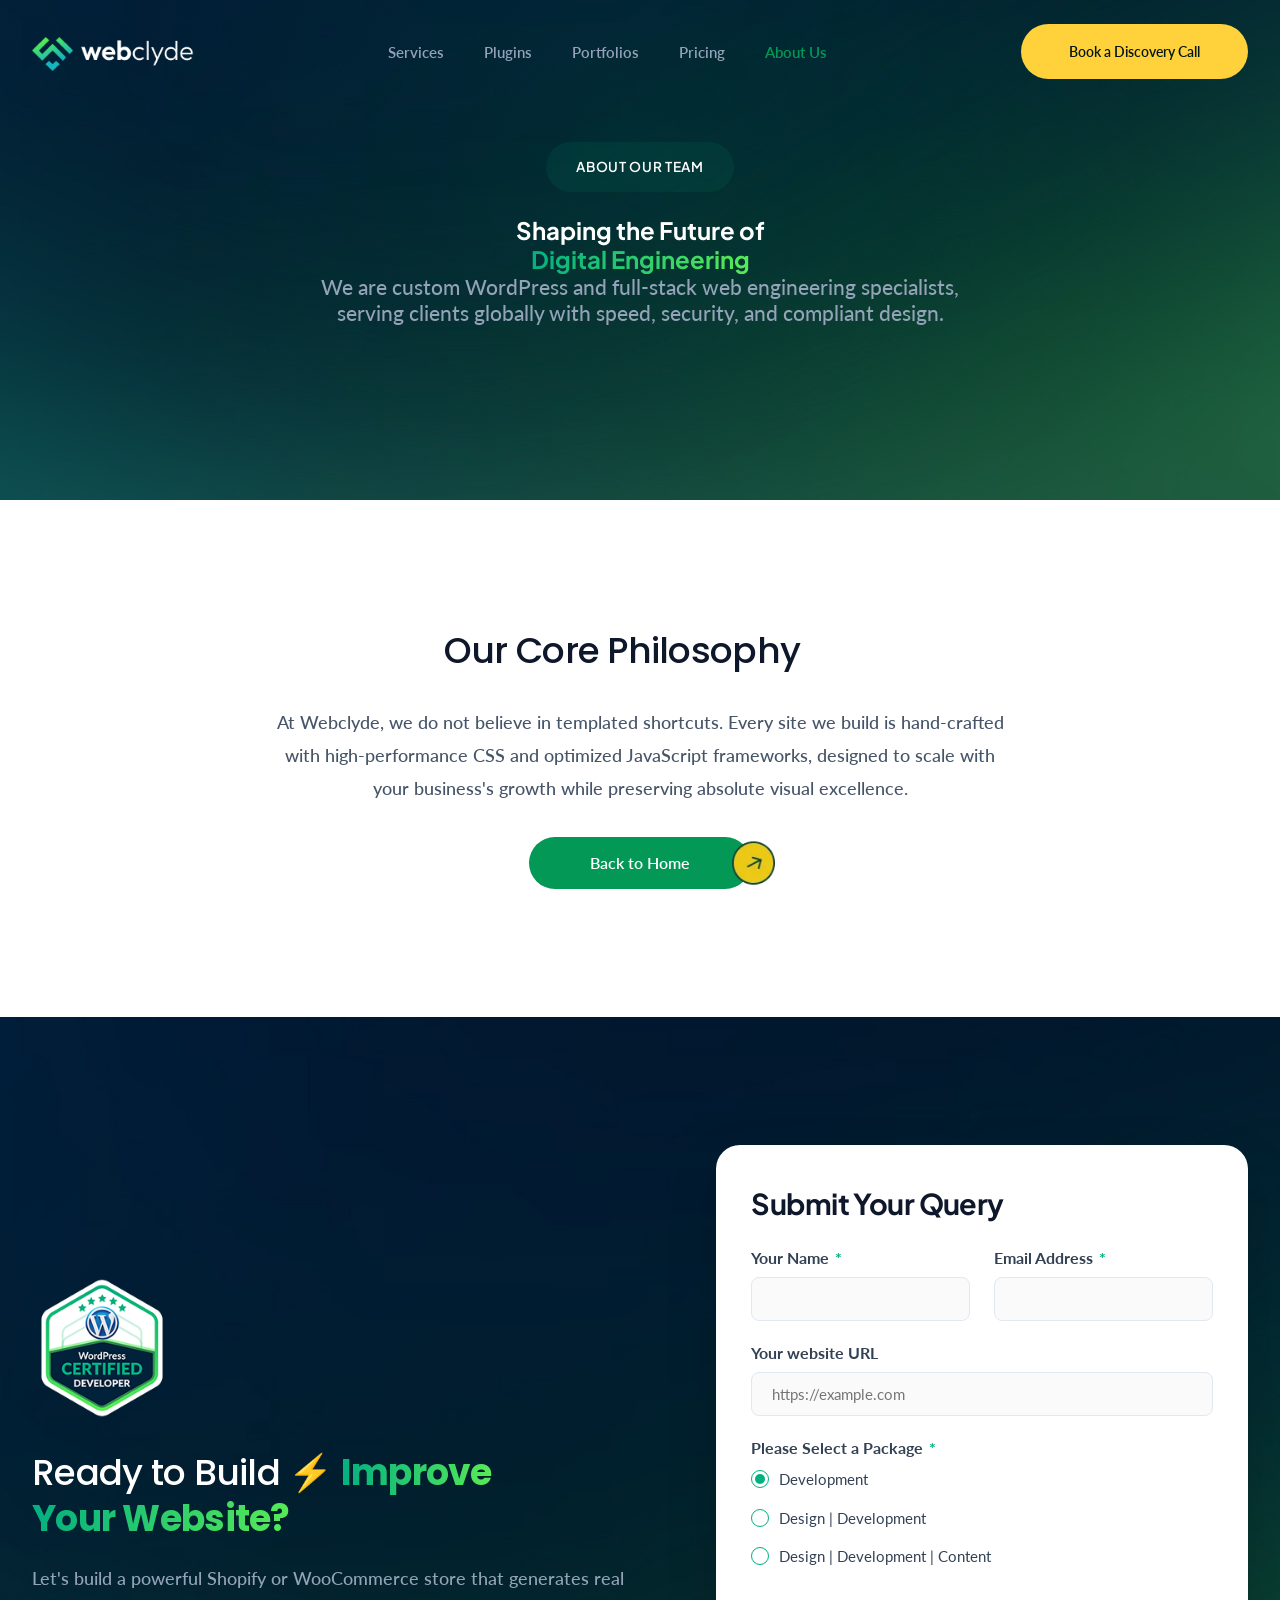
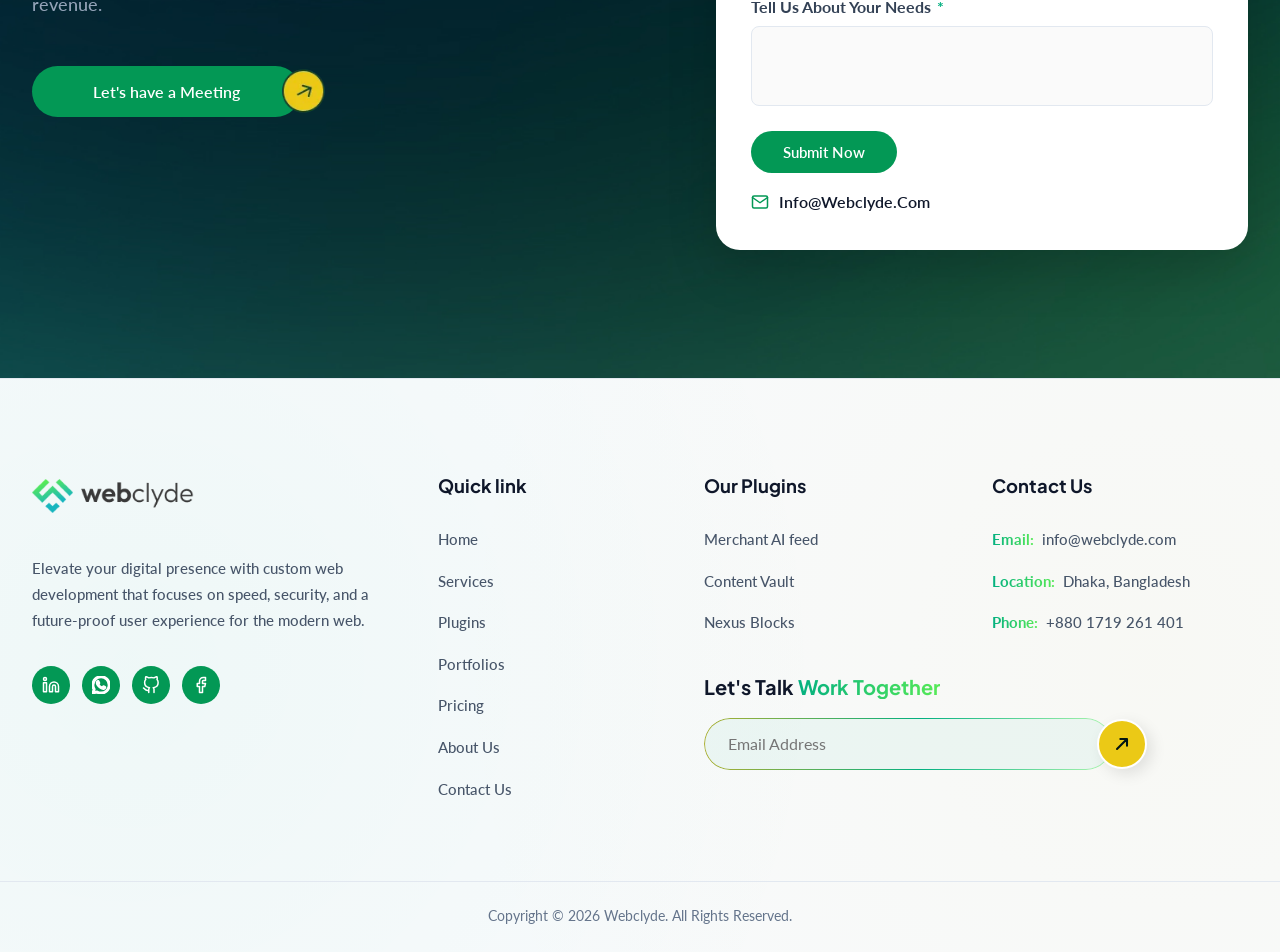
==== about.html @ 0eaf1e3c "footer issue solved" ====
<!DOCTYPE html>
<html lang="en">

<head>
  <meta charset="UTF-8">
  <meta name="viewport" content="width=device-width, initial-scale=1.0">
  <!-- SEO Meta Tags -->
  <title>About Us | Webclyde | Intelligent & Responsive WebDesign & Development</title>
  <meta name="description" content="Learn more about Webclyde, a professional web engineering team.">
  
  <!-- CSS Stylesheets -->
  <link rel="stylesheet" href="style.css">
  <link rel="stylesheet" href="components/header.css">
  <link rel="stylesheet" href="components/footer.css">
</head>

<body>

  <div id="header-placeholder"></div>

  <main>
    <!-- Simple Banner -->
    <section class="inner-hero" id="hero">
      <div class="container hero-content">
        <div class="pill">
          About Our Team
        </div>
        <h1>Shaping the Future of <br><span class="text-gradinat"><b>Digital Engineering</b></span></h1>
        <p class="hero-desc" style="max-width: 650px; margin: 0 auto 2rem auto;">
          We are custom WordPress and full-stack web engineering specialists, serving clients globally with speed, security, and compliant design.
        </p>
      </div>
    </section>

    <!-- Simple Inner Content -->
    <section class="services section-padding">
      <div class="container" style="max-width: 800px; text-align: center; margin: 0 auto;">
        <h2 class="section-title" style="margin-bottom: 2rem;">Our Core Philosophy</h2>
        <p style="font-size: 1.15rem; color: #475569; line-height: 1.8; margin-bottom: 2rem;">
          At Webclyde, we do not believe in templated shortcuts. Every site we build is hand-crafted with high-performance CSS and optimized JavaScript frameworks, designed to scale with your business's growth while preserving absolute visual excellence.
        </p>
        <a href="index.html" class="btn btn-primary green_border_icon">
          Back to Home
        </a>
      </div>
    </section>
  </main>

  <div id="cta-placeholder"></div>
  <div id="footer-placeholder"></div>

  <!-- JS Scripts to Load Reusable Header & Footer -->
  <script src="components/components-loader.js"></script>
  <script src="app.js"></script>
</body>

</html>
---- style.css ----
@import url('https://fonts.googleapis.com/css2?family=Plus+Jakarta+Sans:wght@300;400;500;600;700;800&family=Inter:wght@300;400;500;600;700&family=Poppins:wght@300;400;500;600;700&family=Lato:wght@300;400;700;900&display=swap');

/* ==========================================
   1. VARIABLES & DESIGN SYSTEM
   ========================================== */
:root {
  /* Colors */
  --bg-dark-1: #031612;
  --bg-dark-2: #020f0c;
  --bg-dark-3: #010a08;
  --primary: #039855;
  --primary-glow: rgba(0, 194, 133, 0.15);
  --accent: #ffd13b;
  --accent-glow: rgba(255, 209, 59, 0.2);
  --text-light: #ffffff;
  --text-muted: #94a3b8;
  --text-dim: #64748b;
  --card-bg-light: rgba(255, 255, 255, 0.03);
  --card-border-light: rgba(255, 255, 255, 0.08);
  --card-bg-dark: #051410;

  /* Fonts */
  --font-heading: 'Plus Jakarta Sans', sans-serif;
  --font-body: 'Lato', sans-serif;

  /* Layout */
  --container-max-width: 1280px;
  --transition-fast: 0.2s ease;
  --transition-normal: 0.3s cubic-bezier(0.4, 0, 0.2, 1);
  --transition-slow: 0.5s cubic-bezier(0.4, 0, 0.2, 1);
  --border-radius-sm: 8px;
  --border-radius-md: 16px;
  --border-radius-lg: 24px;
}

/* ==========================================
   2. RESET & BASE STYLES
   ========================================== */
*,
*::before,
*::after {
  box-sizing: border-box;
  margin: 0;
  padding: 0;
}

html {
  scroll-behavior: smooth;
  font-size: 16px;
}

body {
  background-color: var(--bg-dark-1);
  color: var(--text-light);
  font-family: var(--font-body);
  line-height: 1.6;
  overflow-x: hidden;
}

p {
  font-family: var(--font-body);
  font-size: 16px;
  font-weight: 500;
  line-height: 26px;
}

/* Scrollbar Style */
::-webkit-scrollbar {
  width: 8px;
}

::-webkit-scrollbar-track {
  background: var(--bg-dark-2);
}

::-webkit-scrollbar-thumb {
  background: var(--primary);
  border-radius: 4px;
}

::-webkit-scrollbar-thumb:hover {
  background: #009e6c;
}

h1,
h2,
h3,
h4,
h5,
h6 {
  font-family: var(--font-heading);
  font-weight: 700;
  line-height: 1.2;
}

a {
  color: inherit;
  text-decoration: none;
  transition: var(--transition-fast);
}

button,
input,
select,
textarea {
  font-family: inherit;
}

img {
  max-width: 100%;
  height: auto;
  display: block;
}

/* ==========================================
   3. REUSABLE UTILITIES & LAYOUTS
   ========================================== */
.container {
  max-width: var(--container-max-width);
  margin: 0 auto;
  padding: 0 2rem;
  position: relative;
  z-index: 2;
}

.section-padding {
  padding: 8rem 0;
  position: relative;
}

/* Gradient Background Glows */
.glow-bg {
  position: absolute;
  pointer-events: none;
  z-index: 1;
  border-radius: 50%;
  filter: blur(150px);
  opacity: 0.15;
}

.glow-primary {
  background: var(--primary);
  width: 500px;
  height: 500px;
}

.glow-accent {
  background: var(--accent);
  width: 400px;
  height: 400px;
}

/* Pills / Small Badges */
.pill {
  display: inline-flex;
  align-items: center;
  gap: 0.5rem;
  padding: 0.9rem 1.9rem;
  border-radius: 100px;
  background: rgba(0, 194, 133, 0.08);
  border: 1px solid transparent;
  color: #ffffff;
  font-size: 0.85rem;
  font-weight: 600;
  text-transform: uppercase;
  letter-spacing: 0.05em;
  margin-bottom: 1.5rem;
  font-family: var(--font-heading);
  position: relative;
}

.pill::before {
  content: "";
  position: absolute;
  inset: 0;
  padding: 1px;
  border-radius: 100px;
  background: linear-gradient(90deg, #ADAF31 0%, #03B080 53%, #B0F7B0 100%);
  -webkit-mask: linear-gradient(#fff 0 0) content-box, linear-gradient(#fff 0 0);
  mask: linear-gradient(#fff 0 0) content-box, linear-gradient(#fff 0 0);
  -webkit-mask-composite: xor;
  mask-composite: exclude;
  pointer-events: none;
}

.pill-icon {
  display: flex;
  align-items: center;
  justify-content: center;
  font-size: 1rem;
}

h2,
.section-title {
  font-family: 'Poppins', sans-serif;
  font-size: 36px;
  font-weight: 500;
  line-height: 46px;
  margin-bottom: 1.5rem;
  max-width: 700px;
  letter-spacing: -0.02em;
}

.section-desc {
  color: var(--text-muted);
  font-size: 1.15rem;
  max-width: 650px;
  margin-bottom: 3.5rem;
}

/* Buttons */
.btn {
  display: inline-flex;
  align-items: center;
  gap: 0.8rem;
  padding: 0.8rem 2rem;
  border-radius: 100px;
  font-weight: 600;
  transition: var(--transition-normal);
  cursor: pointer;
  border: none;
  font-size: 1rem;
  position: relative;
  overflow: hidden;
}

.btn-primary {
  background: var(--primary);
  color: var(--text-light);
}

.btn-primary:hover {
  /* background: #00d995; */
  box-shadow: 0 8px 30px var(--primary-glow);
}

.btn-accent {
  background: var(--accent);
  color: var(--bg-dark-1);
}

.btn-accent:hover {
  background: #ffe06b;
  box-shadow: 0 8px 30px var(--accent-glow);
  transform: translateY(-2px);
}

.btn-circle-icon {
  display: flex;
  align-items: center;
  justify-content: center;
  background: var(--bg-dark-1);
  color: var(--text-light);
  width: 28px;
  height: 28px;
  border-radius: 50%;
  font-size: 0.8rem;
  transition: var(--transition-normal);
}

.btn-primary .btn-circle-icon {
  background: var(--bg-dark-1);
  color: var(--primary);
}

.btn-accent .btn-circle-icon {
  background: var(--bg-dark-1);
  color: var(--accent);
}

.btn:hover .btn-circle-icon {
  transform: rotate(45deg);
}


/* ==========================================
   5. HERO SECTION
   ========================================== */
.hero {
  padding: 12rem 0 6rem 0;
  min-height: 100vh;
  display: flex;
  align-items: center;
  background: radial-gradient(circle at 50% 30%, rgba(0, 194, 133, 0.06) 0%, transparent 70%), url('Asset/images/Hero_banner.jpg') no-repeat center/cover;
  position: relative;
}

.hero .glow-bg-1 {
  top: 15%;
  left: 10%;
  background: var(--primary);
  opacity: 0.1;
}

.hero .glow-bg-2 {
  bottom: 20%;
  right: 5%;
  background: var(--accent);
  opacity: 0.05;
}

.hero-content {
  text-align: center;
  max-width: 900px;
  margin: 0 auto;
  position: relative;
  z-index: 10;
  border: none;
}

.hero-content .pill {
  border: none;
}

.hero-content .pill::before {
  display: none;
}

.hero h1 {
  font-family: 'Poppins', sans-serif;
  font-size: 50px;
  font-weight: 400;
  line-height: 60px;
  letter-spacing: -0.01em;
  margin-bottom: 1.8rem;
}

.hero h1 span.glow-text {
  text-shadow: 0 0 40px rgba(0, 194, 133, 0.2);
}

.hero-desc {
  font-size: 1.3rem;
  color: var(--text-muted);
  max-width: 700px;
  margin: 0 auto 3rem auto;
}

.hero-actions {
  display: flex;
  flex-direction: column;
  align-items: center;
  gap: 1.5rem;
  margin-bottom: 5rem;
}

/* Social Proof Avatars */
.social-proof {
  display: flex;
  align-items: center;
  gap: 1rem;
  margin-top: 2.5em;
}

.avatar-group {
  display: flex;
  align-items: center;
}

.avatar-group img {
  width: 40px;
  height: 40px;
  border-radius: 50%;
  border: 2px solid var(--bg-dark-1);
  margin-left: -12px;
  transition: var(--transition-fast);
}

.avatar-group img:first-child {
  margin-left: 0;
}

.avatar-group img:hover {
  transform: translateY(-4px) scale(1.1);
  z-index: 10;
}

.social-proof-text {
  font-size: 0.9rem;
  color: var(--text-muted);
  text-align: left;
}

.social-proof-text span {
  color: var(--text-light);
  font-weight: 700;
}

/* Mockups Layout (Absolute side-by-side) */
.hero-mockup-left,
.hero-mockup-right {
  position: absolute;
  z-index: 5;
  pointer-events: auto;
  filter: drop-shadow(0 25px 50px rgba(0, 0, 0, 0.4));
  transition: filter 0.5s ease;
}

.hero-mockup-left {
  left: 4%;
  top: 60%;
  transform: translateY(-50%);
  width: 32%;
  max-width: 500px;
}

.hero-mockup-right {
  right: 4%;
  top: 60%;
  transform: translateY(-50%);
  width: 32%;
  max-width: 500px;
}

.hero-mockup-left img,
.hero-mockup-right img {
  width: 100%;
  height: auto;
  display: block;
}

@media (max-width: 1100px) {

  .hero-mockup-left,
  .hero-mockup-right {
    display: none !important;
  }
}

/* ==========================================
   6. TRUSTED BY / LOGOS SECTION
   ========================================== */
.trusted {
  padding: 5rem 0;
  background-color: #ffffff;
}

.trusted-title {
  text-align: center;
  font-family: 'Poppins', sans-serif;
  font-size: 24px;
  font-weight: 600;
  color: #0c1c18;
  margin-bottom: 3rem;
  max-width: none;
}

.trusted-title .text-highlight {
  color: #039855;
}

.logo-carousel-container {
  overflow: hidden;
  width: 100%;
  position: relative;
  display: flex;
  align-items: center;
}

/* Semi-transparent mask on left and right edges for a fade effect */
.logo-carousel-container::before,
.logo-carousel-container::after {
  content: '';
  position: absolute;
  top: 0;
  width: 100px;
  height: 100%;
  z-index: 2;
  pointer-events: none;
}

.logo-carousel-container::before {
  left: 0;
  background: linear-gradient(to right, rgba(255, 255, 255, 1), rgba(255, 255, 255, 0));
}

.logo-carousel-container::after {
  right: 0;
  background: linear-gradient(to left, rgba(255, 255, 255, 1), rgba(255, 255, 255, 0));
}

.logo-carousel-track {
  display: flex;
  align-items: center;
  gap: 6rem;
  width: max-content;
  animation: scrollLogos 25s linear infinite;
}

.logo-carousel-track img {
  height: 42px;
  width: auto;
  opacity: 0.45;
  filter: grayscale(1) brightness(0.2);
  transition: opacity 0.3s ease, filter 0.3s ease;
}

.logo-carousel-track img:hover {
  opacity: 0.95;
  filter: grayscale(0) brightness(1);
}

@keyframes scrollLogos {
  0% {
    transform: translateX(0);
  }

  100% {
    transform: translateX(calc(-50% - 3rem));
    /* offset by exactly half the container including half of gap space to make it loop seamlessly */
  }
}

/* ==========================================
   7. FEATURES SECTION
   ========================================== */
.features {
  background-color: #ffffff;
  color: #0f172a;
  position: relative;
  padding: 2rem 0 4rem 0;
  z-index: 10;
}

.features-grid {
  display: grid;
  grid-template-columns: repeat(4, 1fr);
  gap: 1rem;
  padding: 2rem 0;
}

.feature-card {
  background: #ffffff;
  border: 1px solid rgba(0, 0, 0, 0.03);
  border-radius: var(--border-radius-md);
  padding: 3rem 1.5rem 3rem 1.5rem;
  transition: transform 0.4s cubic-bezier(0.16, 1, 0.3, 1),
    box-shadow 0.4s cubic-bezier(0.16, 1, 0.3, 1),
    border-color 0.4s cubic-bezier(0.16, 1, 0.3, 1);
  display: flex;
  flex-direction: column;
  align-items: center;
  text-align: center;
  height: 100%;
  box-shadow: 0 15px 45px rgba(3, 22, 18, 0.03), 0 5px 15px rgba(0, 0, 0, 0.01);
}

/* Vertical Staggering Layout for Features */
.feature-card:nth-child(odd) {
  transform: translateY(35px);
}

.feature-card:nth-child(even) {
  transform: translateY(-25px);
}

.feature-card:nth-child(odd):hover {
  transform: translateY(25px);
  border-color: rgba(3, 152, 85, 0.15);
  box-shadow: 0 25px 55px rgba(3, 22, 18, 0.08);
}

.feature-card:nth-child(even):hover {
  transform: translateY(-35px);
  border-color: rgba(3, 152, 85, 0.15);
  box-shadow: 0 25px 55px rgba(3, 22, 18, 0.08);
}

.feature-icon-wrapper {
  position: relative;
  width: 80px;
  height: 80px;
  margin-bottom: 2.5rem;
  display: flex;
  align-items: center;
  justify-content: center;
}

.feature-icon-wrapper img,
.feature-icon-wrapper svg {
  transition: transform 0.3s cubic-bezier(0.16, 1, 0.3, 1);
  width: 100%;
  height: auto;
  max-width: 100%;
  max-height: 100%;
}

.feature-card:hover .feature-icon-wrapper img,
.feature-card:hover .feature-icon-wrapper svg {
  transform: scale(1.08);
}

.feature-icon-dot {
  position: absolute;
  top: 5px;
  right: 5px;
  width: 7px;
  height: 7px;
  border-radius: 50%;
  background-color: #f97316;
  box-shadow: 0 0 6px rgba(249, 115, 22, 0.6);
}

.feature-card h3 {
  font-family: var(--font-heading);
  font-size: 1.25rem;
  font-weight: 700;
  color: #0f172a;
  margin-bottom: 1.2rem;
  line-height: 1.4;
}

.feature-card p {
  font-family: var(--font-body);
  font-size: 0.95rem;
  line-height: 1.65;
  color: #64748b;
  font-weight: 400;
  margin: 0;
}

/* Features Responsive Overrides */
@media (max-width: 1100px) {
  .features-grid {
    grid-template-columns: repeat(2, 1fr);
    gap: 3rem 2rem;
  }

  .feature-card:nth-child(odd),
  .feature-card:nth-child(even) {
    transform: none !important;
  }

  .feature-card:hover {
    transform: translateY(-8px) !important;
  }

  .features {
    padding: 6rem 0;
  }
}

@media (max-width: 640px) {
  .features-grid {
    grid-template-columns: 1fr;
    gap: 2rem;
  }
}

/* ==========================================
   8. SERVICES SECTION
   ========================================== */
.services {
  background-color: #ffffff;
  color: #0f172a;
  position: relative;
  padding: 8rem 0;
  z-index: 10;
}

.services-split {
  display: grid;
  grid-template-columns: 1.1fr 0.9fr;
  gap: 5rem;
  align-items: start;
}

.services-left {
  text-align: left;
  position: sticky;
  top: 120px;
  align-self: start;
}

.services-badge-wrap {
  margin-bottom: 2rem;
}

.services-badge {
  max-width: 140px;
  height: auto;
}

.services-title-split {
  font-family: 'Poppins', sans-serif;
  font-size: 38px;
  font-weight: 600;
  line-height: 48px;
  color: #0c1c18;
  margin-bottom: 2rem;
  letter-spacing: -0.02em;
}

.services-title-split .text-highlight {
  color: #039855;
}

.services-desc-split {
  font-family: var(--font-body);
  font-size: 1.05rem;
  line-height: 1.7;
  color: #475569;
}

.services-right {
  display: flex;
  flex-direction: column;
  gap: 2rem;
  position: relative;
}

.service-split-card {
  position: sticky;
  top: 140px;
  background: #ffffff;
  border: 1px solid rgba(0, 0, 0, 0.06);
  border-top: 6px solid #039855;
  border-radius: var(--border-radius-md);
  padding: 2.5rem;
  transition: transform 0.4s cubic-bezier(0.16, 1, 0.3, 1),
    border-color 0.4s ease;
  overflow: hidden;
  text-align: left;
}

.service-split-card:hover {
  transform: translateY(-6px);
  border-color: rgba(3, 152, 85, 0.15);
  border-top-color: #039855;
}

.service-card-icon {
  width: 52px;
  height: 52px;
  border-radius: 12px;
  background-color: #e6f6f0;
  display: flex;
  align-items: center;
  justify-content: center;
  color: #039855;
  margin-bottom: 1.8rem;
  transition: transform 0.3s ease, background-color 0.3s ease;
}

.service-split-card:hover .service-card-icon {
  background-color: #d1f2e5;
  transform: scale(1.05);
}

.service-split-card h3 {
  font-family: var(--font-heading);
  font-size: 1.3rem;
  font-weight: 700;
  color: #0f172a;
  margin-bottom: 1rem;
  line-height: 1.4;
}

.service-split-card p {
  font-family: var(--font-body);
  font-size: 0.95rem;
  line-height: 1.6;
  color: #64748b;
  font-weight: 400;
  margin: 0;
}

/* Services Split Responsive Overrides */
@media (max-width: 992px) {
  .services-split {
    grid-template-columns: 1fr;
    gap: 4rem;
  }

  .services-left {
    position: relative !important;
    top: 0 !important;
  }

  .service-split-card {
    position: relative !important;
    top: 0 !important;
  }

  .services-title-split {
    font-size: 32px;
    line-height: 40px;
  }
}

/* ==========================================
   9. PORTFOLIO SECTION
   ========================================== */
.portfolio {
  background-image: url('Asset/images/Glimpses of Work bg.png');
  background-size: cover;
  background-position: center;
  background-repeat: no-repeat;
  overflow: hidden;
}

.portfolio-header {
  display: flex;
  justify-content: space-between;
  align-items: flex-end;
  margin-bottom: 4rem;
  width: 100%;
}

.portfolio-header-left {
  max-width: 65%;
}

.process-header-wrap,
.plugins-header-wrap {
  display: flex;
  flex-direction: column;
  align-items: center;
  text-align: center;
  margin-bottom: 4rem;
  width: 100%;
}

.process-header-wrap h2,
.plugins-header-wrap h2 {
  max-width: 800px;
  margin-left: auto;
  margin-right: auto;
}

.plugins-header-wrap p {
  max-width: 700px;
  margin-left: auto;
  margin-right: auto;
  margin-bottom: 0;
}

.btn-portfolio-cta {
  display: inline-flex;
  align-items: center;
  gap: 1.2rem;
  background-color: var(--primary) !important;
  color: #ffffff !important;
  padding: 8px 8px 8px 24px !important;
  border-radius: 100px !important;
  font-weight: 600 !important;
  font-size: 15px !important;
  transition: all 0.3s ease;
  border: none !important;
  cursor: pointer;
  white-space: nowrap;
}

.btn-portfolio-cta:hover {
  background-color: #00b078 !important;
  box-shadow: 0 8px 25px rgba(0, 194, 133, 0.3);
}

.btn-portfolio-arrow {
  width: 38px;
  height: 38px;
  border-radius: 50%;
  background-color: var(--accent);
  color: #031612;
  display: flex;
  align-items: center;
  justify-content: center;
  transition: transform 0.3s ease;
  flex-shrink: 0;
}

.btn-portfolio-cta:hover .btn-portfolio-arrow {
  transform: rotate(45deg);
}

.portfolio-carousel-container {
  width: 100%;
  overflow: hidden;
  position: relative;
  cursor: grab;
}

.portfolio-carousel-container:active {
  cursor: grabbing;
}

.portfolio-carousel-track {
  display: flex;
  gap: 1rem;
  width: max-content;
  transition: transform 0.1s linear;
}

.portfolio-carousel-card {
  width: 500px;
  height: 350px;
  flex-shrink: 0;
  border-radius: 16px;
  overflow: hidden;
  position: relative;
  background-repeat: no-repeat;
  cursor: pointer;
}


@media (max-width: 768px) {
  .portfolio-header {
    flex-direction: column;
    align-items: flex-start;
    gap: 2rem;
  }

  .portfolio-header>div {
    max-width: 100% !important;
  }

  .portfolio-carousel-card {
    width: 280px;
  }
}

/* ==========================================
   10. PROCESS SECTION (ACCORDION)
   ========================================== */
.process {
  background-color: #f8fafc;
  background-image:
    radial-gradient(circle at 10% 50%, rgba(3, 176, 128, 0.03) 0%, transparent 60%),
    radial-gradient(circle at 90% 50%, rgba(250, 204, 21, 0.03) 0%, transparent 60%);
  color: #0f172a;
}

.process .section-title {
  color: #0f172a;
}

.process .pill {
  background: rgba(3, 176, 128, 0.06);
  border: 1px solid rgba(3, 176, 128, 0.15);
  color: #0f172a;
}

.process .pill-icon img {
  width: 16px;
  height: 16px;
  object-fit: contain;
  vertical-align: middle;
}

.steps-container {
  display: flex;
  flex-direction: column;
  gap: 1.2rem;
  margin-top: 3rem;
  width: 100%;
}

.step-row {
  display: flex;
  align-items: center;
  justify-content: space-between;
  background: #ffffff;
  border: 1px solid transparent;
  border-radius: 16px;
  padding: 2rem 3rem;
  transition: all 0.4s cubic-bezier(0.25, 1, 0.5, 1);
  position: relative;
  cursor: pointer;
  width: 100%;
}

.step-row::before {
  content: "";
  position: absolute;
  inset: 0;
  padding: 1px;
  border-radius: 16px;
  background: linear-gradient(90deg, #ADAF31 0%, #03B080 53%, #B0F7B0 100%);
  -webkit-mask: linear-gradient(#fff 0 0) content-box, linear-gradient(#fff 0 0);
  mask: linear-gradient(#fff 0 0) content-box, linear-gradient(#fff 0 0);
  -webkit-mask-composite: xor;
  mask-composite: exclude;
  pointer-events: none;
  transition: opacity 0.4s cubic-bezier(0.25, 1, 0.5, 1);
  opacity: 1;
}

.step-row.active::before {
  opacity: 0;
}

.step-row.active {
  background: #0c3f35;
  border-color: #0c3f35;
  box-shadow: 0 20px 45px rgba(12, 63, 53, 0.2);
}

.step-col-left {
  width: 25%;
  flex-shrink: 0;
  display: flex;
  flex-direction: column;
  gap: 0.5rem;
  z-index: 10;
}

.step-label {
  font-family: var(--font-heading);
  font-size: 0.85rem;
  font-weight: 700;
  color: var(--primary);
  text-transform: uppercase;
  letter-spacing: 0.05em;
  transition: color 0.3s ease;
}

.step-row.active .step-label {
  color: #ffffff;
  opacity: 0.8;
}

.step-title {
  font-family: var(--font-heading);
  font-size: 1.5rem;
  font-weight: 700;
  color: #0f172a;
  transition: color 0.3s ease;
  margin: 0;
}

.step-row.active .step-title {
  color: #ffffff;
}

.step-col-center {
  width: 48%;
  flex-shrink: 0;
  padding-right: 3rem;
  z-index: 10;
}

.step-desc {
  font-size: 1rem;
  color: #475569;
  line-height: 1.6;
  font-weight: 500;
  transition: color 0.3s ease;
  margin: 0;
}

.step-row.active .step-desc {
  color: rgba(255, 255, 255, 0.85);
}

.step-col-right {
  display: flex;
  align-items: center;
  z-index: 10;
}

.step-arrow-btn {
  width: 46px;
  height: 46px;
  border-radius: 50%;
  border: 1.5px solid rgba(3, 176, 128, 0.25);
  background: #ffffff;
  display: flex;
  align-items: center;
  justify-content: center;
  color: var(--primary);
  cursor: pointer;
  transition: all 0.3s cubic-bezier(0.25, 1, 0.5, 1);
  padding: 0;
}

.step-row.active .step-arrow-btn {
  background: #ffffff;
  border-color: #ffffff;
  color: #0c3f35;
}

.step-row:hover .step-arrow-btn {
  transform: rotate(45deg);
}

.step-floating-img {
  position: absolute;
  left: 35%;
  top: 50%;
  transform: translateX(-150px) translateY(-50%) rotate(-15deg) scale(0.7);
  width: 170px;
  height: 230px;
  border-radius: 16px;
  border: 4px solid #ffffff;
  box-shadow: 0 15px 35px rgba(0, 0, 0, 0.25);
  overflow: hidden;
  opacity: 0;
  visibility: hidden;
  transition: all 0.5s cubic-bezier(0.25, 1, 0.3, 1);
  z-index: 50;
  pointer-events: none;
}

.step-floating-img img {
  width: 100%;
  height: 100%;
  object-fit: cover;
  display: block;
}

.step-row.active .step-floating-img {
  opacity: 1;
  visibility: visible;
  transform: translateX(0) translateY(-50%) rotate(-8deg) scale(1);
}

@media (max-width: 992px) {
  .step-row {
    flex-direction: column;
    align-items: flex-start;
    gap: 1.2rem;
    padding: 1.8rem 2rem;
  }

  .step-col-left,
  .step-col-center {
    width: 100%;
    padding-right: 0;
  }

  .step-floating-img {
    display: none;
  }

  .step-col-right {
    align-self: flex-end;
  }
}

/* ==========================================
   11. PLUGINS SECTION (DARK CARDS)
   ========================================== */
.plugins {
  background-image: url('Asset/images/Products Background.webp');
  background-size: cover;
  background-position: center;
  background-repeat: no-repeat;
  position: relative;
}

.plugins-grid {
  display: grid;
  grid-template-columns: repeat(3, 1fr);
  gap: 2.5rem;
}

.plugin-card {
  background: rgba(3, 22, 18, 0.5);
  border: 1px solid rgba(0, 194, 133, 0.1);
  border-radius: var(--border-radius-lg);
  padding: 2.5rem;
  transition: var(--transition-normal);
  display: flex;
  flex-direction: column;
  height: 100%;
  border-color: var(--primary);
}

.plugin-card:hover {
  transform: translateY(-8px);
  border-color: rgba(0, 194, 133, 0.25);
  box-shadow: 0 25px 50px rgba(0, 0, 0, 0.5), 0 0 30px rgba(0, 194, 133, 0.03);
}

.plugin-visual-wrapper {
  position: relative;
  margin-bottom: 2rem;
}

.plugin-visual {
  position: relative;
  width: 100%;
  background: rgba(255, 255, 255, 0.02);
  border-radius: 8px;
  border: 1px solid rgba(255, 255, 255, 0.15);
  overflow: hidden;
  display: flex;
  align-items: center;
  justify-content: center;
  transition: var(--transition-normal);
}

.plugin-card:hover .plugin-visual {
  border-color: var(--primary);
}

.plugin-visual img {
  width: 100%;
  height: 100%;
  object-fit: cover;
  display: block;
  transition: var(--transition-slow);
}

.plugin-card:hover .plugin-visual img {
  transform: scale(1.05);
}

.plugin-brand-badge {
  position: absolute;
  bottom: -15px;
  right: 15px;
  width: 44px;
  height: 44px;
  border-radius: 50%;
  background: #ffffff;
  display: flex;
  align-items: center;
  justify-content: center;
  box-shadow: 0 8px 20px rgba(0, 0, 0, 0.3);
  border: 1.5px solid var(--primary);
  z-index: 10;
  padding: 8px;
  transition: var(--transition-normal);
}

.plugin-card:hover .plugin-brand-badge {
  transform: scale(1.1);
  box-shadow: 0 10px 25px rgba(0, 194, 133, 0.4);
}

.plugin-brand-badge img {
  width: 100%;
  height: 100%;
  object-fit: contain;
  display: block;
}

.plugin-card h3 {
  color: var(--primary);
  font-size: 1.4rem;
  font-weight: 700;
  margin-bottom: 1rem;
  transition: var(--transition-fast);
}

.plugin-card:hover h3 {
  color: #00b078;
}

.plugin-card p {
  color: var(--text-muted);
  font-size: 0.95rem;
  line-height: 1.6;
  margin-bottom: 0;
  flex-grow: 1;
}

/* ==========================================
   12. TESTIMONIALS SECTION
   ========================================== */
.testimonials {
  background-color: #f8fafc;
  background-image:
    radial-gradient(circle at 10% 50%, rgba(3, 176, 128, 0.03) 0%, transparent 60%),
    radial-gradient(circle at 90% 50%, rgba(250, 204, 21, 0.03) 0%, transparent 60%);
  color: #0f172a;
  overflow: hidden;
}

.testimonials .section-title {
  color: #0f172a;
}

.testimonials .pill {
  background: rgba(3, 176, 128, 0.06);
  border: 1px solid rgba(3, 176, 128, 0.15);
  color: #0f172a;
}

.testimonials .pill-icon {
  color: #f97316;
  /* Orange sparkles */
  font-weight: 700;
}

.testimonials .btn-primary {
  background-color: #03B080;
  color: #ffffff;
}

.testimonials .btn-primary:hover {
  background-color: #02946b;
  box-shadow: 0 8px 30px rgba(3, 176, 128, 0.2);
}

.testimonials-header {
  display: flex;
  justify-content: space-between;
  align-items: flex-end;
  margin-bottom: 4rem;
}

.testimonials-header .section-desc {
  margin-bottom: 0;
}

.testimonials-track-container {
  width: 100%;
  overflow: hidden;
  position: relative;
  cursor: grab;
  padding: 2.5rem 0;
}

.testimonials-track-container:active {
  cursor: grabbing;
}

.testimonials-track {
  display: flex;
  gap: 2rem;
  transition: transform 0.1s ease;
  width: max-content;
  padding-left: max(2rem, calc((100vw - var(--container-max-width)) / 2 + 2rem));
  padding-right: 2rem;
}

.testimonial-card {
  width: 450px;
  background: #ffffff;
  border: none !important;
  border-radius: var(--border-radius-md);
  padding: 2.5rem;
  transition: var(--transition-normal);
  display: flex;
  flex-direction: column;
  gap: 1.5rem;
  user-select: none;
  box-shadow: 0 10px 30px rgba(15, 23, 42, 0.04);
  position: relative;
}

.testimonial-card::before {
  content: "";
  position: absolute;
  inset: 0;
  padding: 1px;
  border-radius: var(--border-radius-md);
  background: linear-gradient(90deg, #ADAF31 0%, #03B080 53%, #B0F7B0 100%);
  -webkit-mask: linear-gradient(#fff 0 0) content-box, linear-gradient(#fff 0 0);
  mask: linear-gradient(#fff 0 0) content-box, linear-gradient(#fff 0 0);
  -webkit-mask-composite: xor;
  mask-composite: exclude;
  pointer-events: none;
}

.testimonial-card:hover {
  box-shadow: 0 15px 35px rgba(3, 176, 128, 0.08);
}

.testimonial-top {
  display: flex;
  justify-content: space-between;
  align-items: start;
  width: 100%;
}

.testimonial-profile {
  display: flex;
  align-items: center;
  gap: 1rem;
}

.testimonial-avatar {
  width: 50px;
  height: 50px;
  border-radius: 50%;
  border: 1px solid #e2e8f0;
  object-fit: cover;
}

.testimonial-info h4 {
  font-size: 1.1rem;
  margin-bottom: 0.1rem;
  color: #0f172a;
  font-weight: 700;
}

.testimonial-info p {
  font-size: 0.85rem;
  color: #03B080;
  font-weight: 500;
}

.stars-rating {
  height: 18px;
  width: auto;
  display: block;
}

.testimonial-text {
  color: #475569;
  font-size: 0.95rem;
  line-height: 1.6;
}

/* ==========================================
   13. CTA / CONTACT FORM SECTION
   ========================================== */
.cta-section {
  background-image: url('Asset/images/Ready to Build Improve section banner.jpg') !important;
  background-repeat: no-repeat !important;
  background-position: center !important;
  background-size: cover !important;
  padding: 8rem 0;
  position: relative;
  overflow: hidden;
}

.cta-grid {
  display: grid;
  grid-template-columns: 1.4fr 1.2fr;
  gap: 4rem;
  align-items: center;
  position: relative;
  z-index: 1;
}

.cta-badge {
  width: 140px;
  height: 140px;
  margin-bottom: 2rem;
  display: flex;
  align-items: center;
  justify-content: center;
}

.cta-badge img {
  width: 100%;
  height: 100%;
  object-fit: contain;
}

.cta-grid h2 {
  font-family: 'Poppins', sans-serif;
  font-size: 36px;
  font-weight: 500;
  line-height: 46px;
  margin-bottom: 1.5rem;
}

.cta-grid h2 span {
  color: var(--primary);
}

.cta-grid p {
  color: var(--text-muted);
  font-size: 1.1rem;
  margin-bottom: 3rem;
}

/* Contact Form Card */
.contact-form-card {
  background: #ffffff;
  border: none;
  border-radius: 24px;
  padding: 2.2rem;
  box-shadow: 0 20px 50px rgba(0, 0, 0, 0.15);
  backdrop-filter: none;
}

.contact-form-card .form-title {
  font-family: var(--font-heading);
  font-size: 1.8rem;
  font-weight: 700;
  color: #0f172a;
  margin-bottom: 1.2rem;
  text-align: left;
}

.form-row {
  display: flex;
  gap: 1.5rem;
}

.form-row .form-group {
  flex: 1;
}

@media (max-width: 576px) {
  .form-row {
    flex-direction: column;
    gap: 1.2rem;
  }
}

.form-group {
  margin-bottom: 1.2rem;
}

.form-group label {
  display: block;
  font-size: 1 rem;
  font-weight: 700;
  margin-bottom: 0.4rem;
  color: #334155 !important;
}

.form-group label span.required-star {
  color: #03B080 !important;
  margin-left: 2px;
}

.form-group input[type="text"],
.form-group input[type="email"],
.form-group input[type="url"] {
  width: 100%;
  padding: 0.8rem 1.2rem;
  border-radius: 8px !important;
  background: #fafafa !important;
  border: 1px solid #e2e8f0 !important;
  color: #0f172a !important;
  font-size: 0.95rem;
  transition: var(--transition-fast);
  height: 44px;
}

.form-group textarea {
  width: 100%;
  padding: 0.8rem 1.2rem;
  border-radius: 8px !important;
  background: #fafafa !important;
  border: 1px solid #e2e8f0 !important;
  color: #0f172a !important;
  font-size: 0.95rem;
  transition: var(--transition-fast);
  resize: none !important;
  min-height: 80px !important;
  height: 80px !important;
}

.form-group input[type="text"]:focus,
.form-group input[type="email"]:focus,
.form-group input[type="url"]:focus,
.form-group textarea:focus {
  outline: none;
  border-color: #03B080 !important;
  background: #ffffff !important;
  box-shadow: 0 0 10px rgba(3, 176, 128, 0.1) !important;
}

/* Radio Group Styling */
.radio-group {
  display: flex;
  flex-direction: column;
  gap: 0.5rem;
  margin-top: 0.3rem;
}

.radio-option {
  display: flex !important;
  align-items: center;
  cursor: pointer;
  font-size: 15px;
  color: #334155 !important;
  font-weight: 400 !important;
}

.radio-option input[type="radio"] {
  appearance: none;
  -webkit-appearance: none;
  width: 18px;
  height: 18px;
  border: 1.5px solid #03B080 !important;
  border-radius: 50%;
  outline: none;
  margin-right: 10px;
  cursor: pointer;
  position: relative;
  display: inline-block;
  vertical-align: middle;
  background: #ffffff !important;
  transition: all 0.2s ease;
  padding: 0 !important;
}

.radio-option input[type="radio"]:checked {
  background: #ffffff !important;
}

.radio-option input[type="radio"]:checked::after {
  content: '';
  position: absolute;
  width: 10px;
  height: 10px;
  background: #03B080;
  border-radius: 50%;
  top: 50%;
  left: 50%;
  transform: translate(-50%, -50%);
}

.contact-form-card .btn-submit {
  width: auto !important;
  background-color: #039855 !important;
  color: #ffffff !important;
  padding: 12px 32px !important;
  font-size: 15px !important;
  font-weight: 600 !important;
  border-radius: 100px !important;
  border: none !important;
  cursor: pointer;
  transition: background-color 0.2s ease;
  display: inline-flex;
  justify-content: center;
  align-items: center;
}

.contact-form-card .btn-submit:hover {
  background-color: #027a43 !important;
}



/* ==========================================
   15. RESPONSIVE DESIGN (MEDIA QUERIES)
   ========================================== */

/* Large Desktops */
@media (max-width: 1200px) {
  .hero h1 {
    font-size: 3.5rem;
    line-height: 1.2;
  }

  .cta-grid {
    gap: 3rem;
  }
}

/* Tablets Landscape */
@media (max-width: 1024px) {
  .container {
    padding: 0 1.5rem;
  }

  .section-title {
    font-size: 2.5rem;
  }

  .features-grid {
    grid-template-columns: repeat(2, 1fr);
    gap: 1.5rem;
  }

  .services-grid {
    grid-template-columns: repeat(2, 1fr);
    gap: 1.5rem;
  }

  .portfolio-grid {
    grid-template-columns: repeat(2, 1fr);
  }

  .portfolio-grid-bottom {
    grid-template-columns: repeat(2, 1fr);
  }

  .process-layout {
    grid-template-columns: 1fr;
    gap: 3rem;
  }

  .process-visual {
    height: 350px;
  }

  .plugins-grid {
    grid-template-columns: repeat(2, 1fr);
  }

  .cta-grid {
    grid-template-columns: 1fr;
    gap: 3rem;
  }




}

/* Tablets Portrait */
@media (max-width: 768px) {
  .hero {
    padding: 10rem 0 4rem 0;
  }

  .hero h1 {
    font-size: 2.8rem;
    line-height: 1.2;
  }

  .hero-desc {
    font-size: 1.1rem;
  }

  .services-grid {
    grid-template-columns: 1fr;
  }

  .portfolio-grid {
    grid-template-columns: 1fr;
  }

  .portfolio-grid-bottom {
    grid-template-columns: 1fr;
  }

  .portfolio-carousel-card {
    width: 280px;
    height: 200px;
  }

  .plugins-grid {
    grid-template-columns: 1fr;
  }

  .testimonials-header {
    flex-direction: column;
    align-items: flex-start;
    gap: 1.5rem;
  }

  .testimonial-card {
    width: 300px;
    padding: 1.8rem;
  }


}

/* Small Mobile / Form row fixes */
@media (max-width: 576px) {
  .logo-carousel-track {
    gap: 3rem;
  }

  .logo-carousel-track img {
    height: 30px;
  }
}

/* Mobile Devices */
@media (max-width: 480px) {
  .section-padding {
    padding: 5rem 0;
  }

  .section-title {
    font-size: 2rem;
    line-height: 1.3;
  }

  .hero h1 {
    font-size: 2.2rem;
    line-height: 1.2;
  }

  .features-grid {
    grid-template-columns: 1fr;
  }

  .testimonial-card {
    width: 280px;
    padding: 1.5rem;
  }

  .step-row {
    padding: 1.2rem 1.5rem;
  }

  .btn.green_border_icon,
  .btn.white_border_icon {
    padding-left: 2.8rem !important;
    padding-right: 2.8rem !important;
    font-size: 0.9rem;
  }

  .contact-form-card {
    padding: 1.8rem;
  }

  .footer-bottom-container {
    flex-direction: column;
    gap: 1.5rem;
    text-align: center;
  }
}

/* ==========================================
   16. CUSTOM UTILITIES AND ELEMENTOR HELPER STYLES
   ========================================== */
/* Global Button Overlapping Icon Styles */
.btn.green_border_icon,
.btn.white_border_icon {
  position: relative;
  overflow: visible !important;
  padding-left: 3.8rem !important;
  padding-right: 3.8rem !important;
  justify-content: center;
  /* Balanced padding to ensure text is centered in the button body */
}

/* Hide the default small circle icon if the new premium overlapping variant class is present */
.btn.green_border_icon .btn-circle-icon,
.btn.white_border_icon .btn-circle-icon {
  display: none !important;
}

.btn.green_border_icon::after,
.btn.white_border_icon::after {
  content: '';
  position: absolute;
  right: -25px;
  top: 50%;
  transform: translateY(-50%);
  width: 45px;
  height: 45px;
  background-repeat: no-repeat;
  background-position: center;
  background-size: contain;
  transition: transform 0.3s ease;
}

.btn.green_border_icon::after {
  background-image: url('Asset/logos/Arrow-icon-1.webp');
}

.btn.white_border_icon::after {
  background-image: url('Asset/logos/White_border_Arrow_icon.webp');
}

/* Hover rotation transition */
.btn.green_border_icon:hover::after,
.btn.white_border_icon:hover::after {
  transform: translateY(-50%) rotate(25deg);
}



.text-gradinat {
  background: linear-gradient(90deg, #03B080 0%, #57EA57 100%);
  -webkit-background-clip: text;
  background-clip: text;
  -webkit-text-fill-color: transparent;
}

.bolt_icon::before {
  content: "⚡";
  color: var(--accent);
  margin: 0 8px;
  text-shadow: 0 0 15px var(--accent-glow);
  display: inline-block;
  -webkit-text-fill-color: var(--accent);
  /* Override gradient text-fill if nested in gradient spans */
}

.linear-border {
  position: relative;
}

.linear-border::before {
  content: "";
  position: absolute;
  inset: 0;
  padding: 1px;
  border-radius: 50px;
  background: linear-gradient(90deg, #ADAF31 0%, #03B080 53%, #B0F7B0 100%);
  -webkit-mask: linear-gradient(#fff 0 0) content-box, linear-gradient(#fff 0 0);
  mask: linear-gradient(#fff 0 0) content-box, linear-gradient(#fff 0 0);
  -webkit-mask-composite: xor;
  mask-composite: exclude;
}

.vertical-gradient::after {
  content: "";
  position: absolute;
  top: 10%;
  height: 80%;
  right: 0;
  width: 2px;
  background: linear-gradient(to bottom,
      rgba(255, 255, 255, 0) 0%,
      rgba(0, 156, 70, 0.7) 53%,
      rgba(255, 255, 255, 0) 100%);
  opacity: 0.3;
  pointer-events: none;
}

/* ==========================================
   17. ELEMENTOR FORM EMAIL & BUTTON CUSTOM STYLES
   ========================================== */
.footer-newsletter .elementor-form-fields-wrapper {
  display: flex;
  align-items: center;
  position: relative;
  background: #03B0800D;
  border: none;
  border-radius: 100px;
  padding: 0 35px 0 24px;
  height: 52px;
  overflow: visible;
  width: 75%;
  box-sizing: border-box;
}

.footer-newsletter .elementor-form-fields-wrapper::before {
  content: "";
  position: absolute;
  inset: 0;
  padding: 1px;
  border-radius: 100px;
  background: linear-gradient(90deg, #ADAF31 0%, #03B080 53%, #B0F7B0 100%);
  -webkit-mask: linear-gradient(#fff 0 0) content-box, linear-gradient(#fff 0 0);
  mask: linear-gradient(#fff 0 0) content-box, linear-gradient(#fff 0 0);
  -webkit-mask-composite: xor;
  mask-composite: exclude;
  pointer-events: none;
}

.footer-newsletter .elementor-field-group-email {
  width: 100%;
  margin-bottom: 0;
}

.footer-newsletter .elementor-field-textual {
  background: transparent;
  border: none;
  outline: none;
  padding: 0;
  color: #031612;
  font-size: 16px;
  box-shadow: none;
  width: 100%;
  height: 100%;
}

.white_border_icon .e-form__buttons,
.green_border_icon .e-form__buttons {
  position: absolute;
  right: -35px;
  top: 50%;
  transform: translateY(-50%);
  width: auto;
  z-index: 2;
}

.white_border_icon .elementor-button,
.green_border_icon .elementor-button {
  background-color: #EBC916;
  width: 50px;
  height: 50px;
  min-height: 50px;
  border-radius: 50%;
  padding: 0;
  display: flex;
  justify-content: center;
  align-items: center;
  background-repeat: no-repeat;
  background-position: center;
  background-size: 20px 20px;
  background-image: url("data:image/svg+xml,%3Csvg width='24' height='24' viewBox='0 0 24 24' fill='none' xmlns='http://www.w3.org/2000/svg'%3E%3Cpath d='M6 18L18 6M18 6H10M18 6V14' stroke='%23031612' stroke-width='2.5' stroke-linecap='round' stroke-linejoin='round'%3E%3C/path%3E%3C/svg%3E");
  box-shadow: 5px 5px 15px rgba(0, 0, 0, 0.1);
  transition: all 0.3s ease, transform 0.4s ease;
  cursor: pointer;
}

.white_border_icon .elementor-button {
  border: 2px solid #ffffff !important;
}

.green_border_icon .elementor-button {
  border: 2px solid #00c285 !important;
}

.white_border_icon .elementor-button:hover,
.green_border_icon .elementor-button:hover {
  background-color: #d1b213;
  box-shadow: 2px 2px 10px rgba(0, 0, 0, 0.2);
  transform: rotate(45deg);
}

@media (max-width: 767px) {
  .footer-newsletter .elementor-form-fields-wrapper {
    width: 95%;
  }

  .white_border_icon .e-form__buttons,
  .green_border_icon .e-form__buttons {
    right: -25px;
  }
}

/* ==========================================
   CONTACT PAGE CUSTOM STYLES
   ========================================== */
.contact-hero,
.inner-hero {
  height: 500px;
  display: flex;
  align-items: center;
  justify-content: center;
  background: radial-gradient(circle at 50% 30%, rgba(0, 194, 133, 0.08) 0%, transparent 70%), 
              url('Asset/images/Inner%20page%20Hero%20Banner.jpg') no-repeat center/cover;
  position: relative;
  text-align: center;
}

.contact-grid-section {
  background-color: #ffffff;
  background-image: radial-gradient(circle at 0% 0%, rgba(3, 152, 85, 0.03) 0%, transparent 50%),
                    radial-gradient(circle at 100% 100%, rgba(255, 209, 59, 0.03) 0%, transparent 50%);
  color: #0f172a;
}

.contact-grid {
  display: grid;
  grid-template-columns: 1.1fr 0.9fr;
  gap: 5rem;
  align-items: start;
}

.contact-left-info {
  text-align: left;
}

.contact-left-info h2 {
  font-family: 'Poppins', sans-serif;
  font-size: 38px;
  font-weight: 600;
  line-height: 48px;
  color: #0c1c18;
  margin-bottom: 1.5rem;
  max-width: 600px;
  letter-spacing: -0.02em;
}

.contact-desc {
  font-family: var(--font-body);
  font-size: 1.05rem;
  line-height: 1.7;
  color: #475569;
  margin-bottom: 2.5rem;
}

.contact-checklist {
  list-style: none;
  display: flex;
  flex-direction: column;
  gap: 1.2rem;
  margin-bottom: 3.5rem;
}

.contact-checklist li {
  display: flex;
  align-items: center;
  gap: 0.8rem;
  font-size: 1.05rem;
  font-weight: 600;
  color: #0c1c18;
}

.contact-checklist .check-icon-wrapper {
  color: var(--primary);
  display: inline-flex;
  align-items: center;
  justify-content: center;
  flex-shrink: 0;
}

.schedule-group {
  display: flex;
  align-items: center;
  justify-content: space-between;
  gap: 2rem;
  border-top: 1px solid #e2e8f0;
  padding-top: 2rem;
  margin-top: 2rem;
}

.schedule-left {
  display: flex;
  flex-direction: column;
  gap: 1rem;
}

.schedule-label {
  color: #64748b;
  font-size: 0.85rem;
  font-weight: 700;
  text-transform: uppercase;
  letter-spacing: 0.05em;
}

.schedule-btn-wrap {
  display: flex;
  align-items: center;
  position: relative;
}

.schedule-btn {
  padding: 1rem 2.8rem 1rem 2rem !important;
  background: var(--primary);
  color: #ffffff !important;
  font-weight: 600;
  display: inline-flex;
  align-items: center;
  gap: 0.8rem;
  border-radius: 100px;
  transition: var(--transition-normal);
  z-index: 1;
}

.schedule-btn:hover {
  background: #027a43;
  box-shadow: 0 8px 25px rgba(3, 152, 85, 0.25);
  transform: translateY(-2px);
}

.schedule-btn-wrap .avatar-group {
  display: flex;
  align-items: center;
  margin-left: -30px;
  z-index: 2;
}

.schedule-btn-wrap .avatar-group img {
  width: 58px;
  height: 58px;
  border-radius: 50%;
  border: 4px solid #ffffff !important;
  margin-left: -18px;
  background-color: #e6f6f0;
  object-fit: cover;
  flex-shrink: 0;
  transition: var(--transition-fast);
  position: relative;
}

.schedule-btn-wrap .avatar-group img:first-child {
  margin-left: 0;
  z-index: 2;
}

.schedule-btn-wrap .avatar-group img:nth-child(2) {
  z-index: 1;
}

.schedule-btn-wrap .avatar-group img:hover {
  transform: translateY(-4px) scale(1.1);
  z-index: 10;
}

.schedule-btn .calendar-icon {
  flex-shrink: 0;
}

.wp-badge-wrap .wp-badge {
  max-width: 120px;
  height: auto;
  display: block;
}

.contact-right-card-wrap {
  display: flex;
  flex-direction: column;
  gap: 1.5rem;
}

.contact-direct-email {
  display: flex;
  align-items: center;
  /* justify-content: center; */
  gap: 0.6rem;
  margin-top: 1rem;
  font-size: 1rem;
  font-weight: 600;
}

.contact-direct-email a {
  color: #0f172a;
  transition: var(--transition-fast);
}

.contact-direct-email a:hover {
  color: var(--primary);
}

.contact-direct-email .email-icon-wrap {
  color: var(--primary);
  display: inline-flex;
  align-items: center;
}

/* What Happens Next Section */
.next-steps-section {
  background-color: #f8fafc;
  border-top: 1px solid #e2e8f0;
  color: #0f172a;
}

.next-steps-grid {
  display: grid;
  grid-template-columns: repeat(3, 1fr);
  gap: 2.5rem;
  margin-top: 2rem;
}

.next-step-card {
  background: #ffffff;
  border: 1px solid #e2e8f0;
  border-radius: var(--border-radius-md);
  padding: 3rem 2rem;
  transition: transform 0.4s cubic-bezier(0.16, 1, 0.3, 1),
              box-shadow 0.4s cubic-bezier(0.16, 1, 0.3, 1),
              border-color 0.4s ease;
  text-align: left;
  box-shadow: 0 10px 30px rgba(0, 0, 0, 0.02);
}

.next-step-card:hover {
  transform: translateY(-6px);
  border-color: rgba(3, 152, 85, 0.15);
  box-shadow: 0 20px 40px rgba(3, 22, 18, 0.05);
}

.next-step-card .step-card-icon {
  width: 52px;
  height: 52px;
  border-radius: 12px;
  background-color: #e6f6f0;
  display: flex;
  align-items: center;
  justify-content: center;
  color: var(--primary);
  margin-bottom: 2rem;
  transition: transform 0.3s ease, background-color 0.3s ease;
}

.next-step-card:hover .step-card-icon {
  background-color: #d1f2e5;
  transform: scale(1.05);
}

.next-step-card h3 {
  font-family: var(--font-heading);
  font-size: 1.25rem;
  font-weight: 700;
  color: #0f172a;
  margin-bottom: 1.2rem;
}

.next-step-card p {
  font-family: var(--font-body);
  font-size: 0.95rem;
  line-height: 1.65;
  color: #64748b;
  font-weight: 400;
  margin: 0;
}

/* Responsive Overrides for Contact Page */
@media (max-width: 992px) {
  .contact-grid {
    grid-template-columns: 1fr;
    gap: 4rem;
  }
  .next-steps-grid {
    grid-template-columns: 1fr;
    gap: 2rem;
  }
  .contact-left-info h2 {
    font-size: 32px;
    line-height: 40px;
  }
}

@media (max-width: 576px) {
  .schedule-group {
    flex-direction: column;
    align-items: flex-start;
    gap: 1.5rem;
  }
  .schedule-btn-wrap {
    flex-direction: column;
    align-items: flex-start;
    gap: 1rem;
  }
  .schedule-left {
    width: 100%;
  }
  .avatar-group {
    margin-left: 10px;
  }
}
---- components/header.css ----
/* ==========================================
   HEADER / NAVIGATION BAR
   ========================================== */
header {
  position: fixed;
  top: 0;
  left: 0;
  width: 100%;
  z-index: 100;
  transition: var(--transition-normal);
  padding: 1.5rem 0;
}

header.scrolled {
  background: rgba(3, 22, 18, 0.85);
  backdrop-filter: blur(12px);
  padding: 1rem 0;
  border-bottom: 1px solid rgba(0, 194, 133, 0.08);
  box-shadow: 0 10px 30px rgba(0, 0, 0, 0.2);
}

.nav-container {
  display: flex;
  align-items: center;
  justify-content: space-between;
}

.logo {
  display: flex;
  align-items: center;
}

.logo img {
  height: 38px;
  width: auto;
  display: block;
}

.nav-links {
  display: flex;
  align-items: center;
  gap: 2.5rem;
  list-style: none;
}

.nav-links a {
  font-size: 0.95rem;
  font-weight: 600;
  color: var(--text-muted);
}

.nav-links a:hover,
.nav-links a.active {
  color: var(--primary);
}

.nav-cta .btn-accent {
  padding: 1rem 3rem;
  font-size: 0.9rem;
}

/* Mobile Nav Toggle */
.nav-toggle {
  display: none;
  background: none;
  border: none;
  color: var(--text-light);
  font-size: 1.5rem;
  cursor: pointer;
  transition: color var(--transition-fast);
  outline: none;
}

.nav-toggle:hover {
  color: var(--primary);
}

/* Media Query overrides for header elements */
@media (max-width: 1024px) {
  .nav-links {
    display: none;
    flex-direction: column;
    position: absolute;
    top: 100%;
    left: 0;
    width: 100%;
    background: rgba(3, 22, 18, 0.95);
    backdrop-filter: blur(10px);
    padding: 2rem;
    border-bottom: 1px solid rgba(0, 194, 133, 0.1);
    gap: 1.5rem;
    z-index: 99;
  }

  .nav-links.active {
    display: flex;
  }

  .nav-toggle {
    display: block;
  }

  .nav-cta {
    display: none;
  }
}
---- components/footer.css ----
/* ==========================================
   14. FOOTER
   ========================================== */
.footer-light {
  background-color: #f8fafc;
  background-image:
    radial-gradient(circle at 10% 50%, rgba(0, 194, 133, 0.04) 0%, transparent 60%),
    radial-gradient(circle at 90% 50%, rgba(255, 209, 59, 0.04) 0%, transparent 60%);
  padding: 6rem 0 0 0;
  color: #475569;
  /* slate-600 */
  border-top: 1px solid #e2e8f0;
  position: relative;
  overflow: hidden;
}

.footer-main-grid {
  display: grid;
  grid-template-columns: 2.2fr 1.3fr 3.5fr;
  gap: 4rem;
  margin-bottom: 5rem;
}

.footer-brand .logo {
  color: #0f172a;
  font-weight: 800;
  font-size: 1.5rem;
  margin-bottom: 1.5rem;
  display: inline-flex;
}

.footer-desc {
  color: #475569;
  font-size: 0.95rem;
  line-height: 1.7;
  margin-bottom: 2rem;
  margin-top: 1.2rem;
}

.social-links {
  display: flex;
  gap: 0.75rem;
}

.social-icon {
  width: 38px;
  height: 38px;
  border-radius: 50%;
  background: var(--primary);
  /* solid green */
  color: var(--text-light);
  /* white icon */
  display: flex;
  align-items: center;
  justify-content: center;
  transition: var(--transition-normal);
}

.social-icon:hover {
  background: #00b078;
  transform: translateY(-3px);
  box-shadow: 0 5px 15px rgba(0, 194, 133, 0.3);
}

.footer-col h4 {
  color: #0f172a;
  font-size: 1.15rem;
  font-weight: 700;
  margin-bottom: 1.8rem;
}

.footer-links {
  list-style: none;
  display: flex;
  flex-direction: column;
  gap: 1rem;
}

.footer-links a {
  color: #475569;
  font-size: 0.95rem;
  font-weight: 500;
  transition: var(--transition-fast);
}

.footer-links a:hover {
  color: var(--primary);
  padding-left: 4px;
}

.footer-right-group {
  display: flex;
  flex-direction: column;
  gap: 2.5rem;
}

.footer-sub-grid {
  display: grid;
  grid-template-columns: 1fr 1fr;
  gap: 2rem;
}

.footer-contact-info {
  list-style: none;
  display: flex;
  flex-direction: column;
  gap: 1rem;
}

.footer-contact-info li {
  white-space: nowrap;
}

.contact-col h4 {
  margin-bottom: 1.8rem;
}

.contact-label {
  background: linear-gradient(90deg, #03B080 0%, #57EA57 100%);
  -webkit-background-clip: text;
  background-clip: text;
  -webkit-text-fill-color: transparent;
  display: inline-block;
  font-weight: 700;
  margin-right: 0.25rem;
  font-size: 0.95rem;
}

.contact-value {
  color: #475569;
  font-weight: 500;
  font-size: 0.95rem;
  transition: var(--transition-fast);
}

a.contact-value:hover {
  color: var(--primary);
}

.footer-newsletter h4 {
  color: #0f172a;
  font-size: 1.25rem;
  font-weight: 700;
  margin-bottom: 1.2rem;
}

.footer-newsletter h4 .highlight {
  color: var(--primary);
}

.newsletter-form {
  width: 100%;
}

.newsletter-input-wrap {
  display: flex;
  align-items: center;
  background: #f1f5f9;
  /* slate-100 */
  border: 1px solid rgba(0, 194, 133, 0.25);
  border-radius: 100px;
  padding: 6px 6px 6px 1.2rem;
  transition: var(--transition-fast);
  max-width: 360px;
}

.newsletter-input-wrap:focus-within {
  border-color: var(--primary);
  box-shadow: 0 0 0 3px rgba(0, 194, 133, 0.1);
  background: #ffffff;
}

.newsletter-input-wrap input {
  flex-grow: 1;
  background: none;
  border: none;
  outline: none;
  color: #0f172a;
  font-size: 0.95rem;
  width: 100%;
  height: 36px;
}

.newsletter-input-wrap input::placeholder {
  color: #94a3b8;
}

.newsletter-submit-btn {
  width: 36px;
  height: 36px;
  border-radius: 50%;
  background: var(--accent);
  /* yellow */
  color: #0f172a;
  /* dark arrow */
  display: flex;
  align-items: center;
  justify-content: center;
  border: none;
  cursor: pointer;
  transition: var(--transition-normal);
  flex-shrink: 0;
}

.newsletter-submit-btn:hover {
  background: #eab308;
  transform: scale(1.05);
}

.footer-bottom {
  border-top: 1px solid #e2e8f0;
  padding: 1.5rem 0;
  margin-top: 2rem;
  color: #64748b;
  /* slate-500 */
  font-size: 0.85rem;
  width: 100%;
}

.footer-bottom-container {
  display: flex;
  flex-direction: column;
  align-items: center;
  gap: 1rem;
  text-align: center;
}

.footer-bottom-links {
  display: flex;
  gap: 2rem;
}

.footer-bottom-links a {
  color: #64748b;
  transition: var(--transition-fast);
}

.footer-bottom-links a:hover {
  color: var(--primary);
}

/* Media Query overrides for footer elements */
@media (max-width: 1024px) {
  .footer-main-grid {
    grid-template-columns: 1fr 2fr;
    gap: 3rem;
  }

  .footer-brand {
    grid-column: span 2;
  }

  .footer-right-group {
    grid-column: span 2;
  }

  .newsletter-input-wrap {
    max-width: 100%;
  }
}

@media (max-width: 768px) {
  .footer-main-grid {
    grid-template-columns: 1fr;
    gap: 2.5rem;
  }

  .footer-brand,
  .footer-right-group {
    grid-column: span 1;
  }

  .footer-sub-grid {
    grid-template-columns: 1fr;
    gap: 2rem;
  }
}
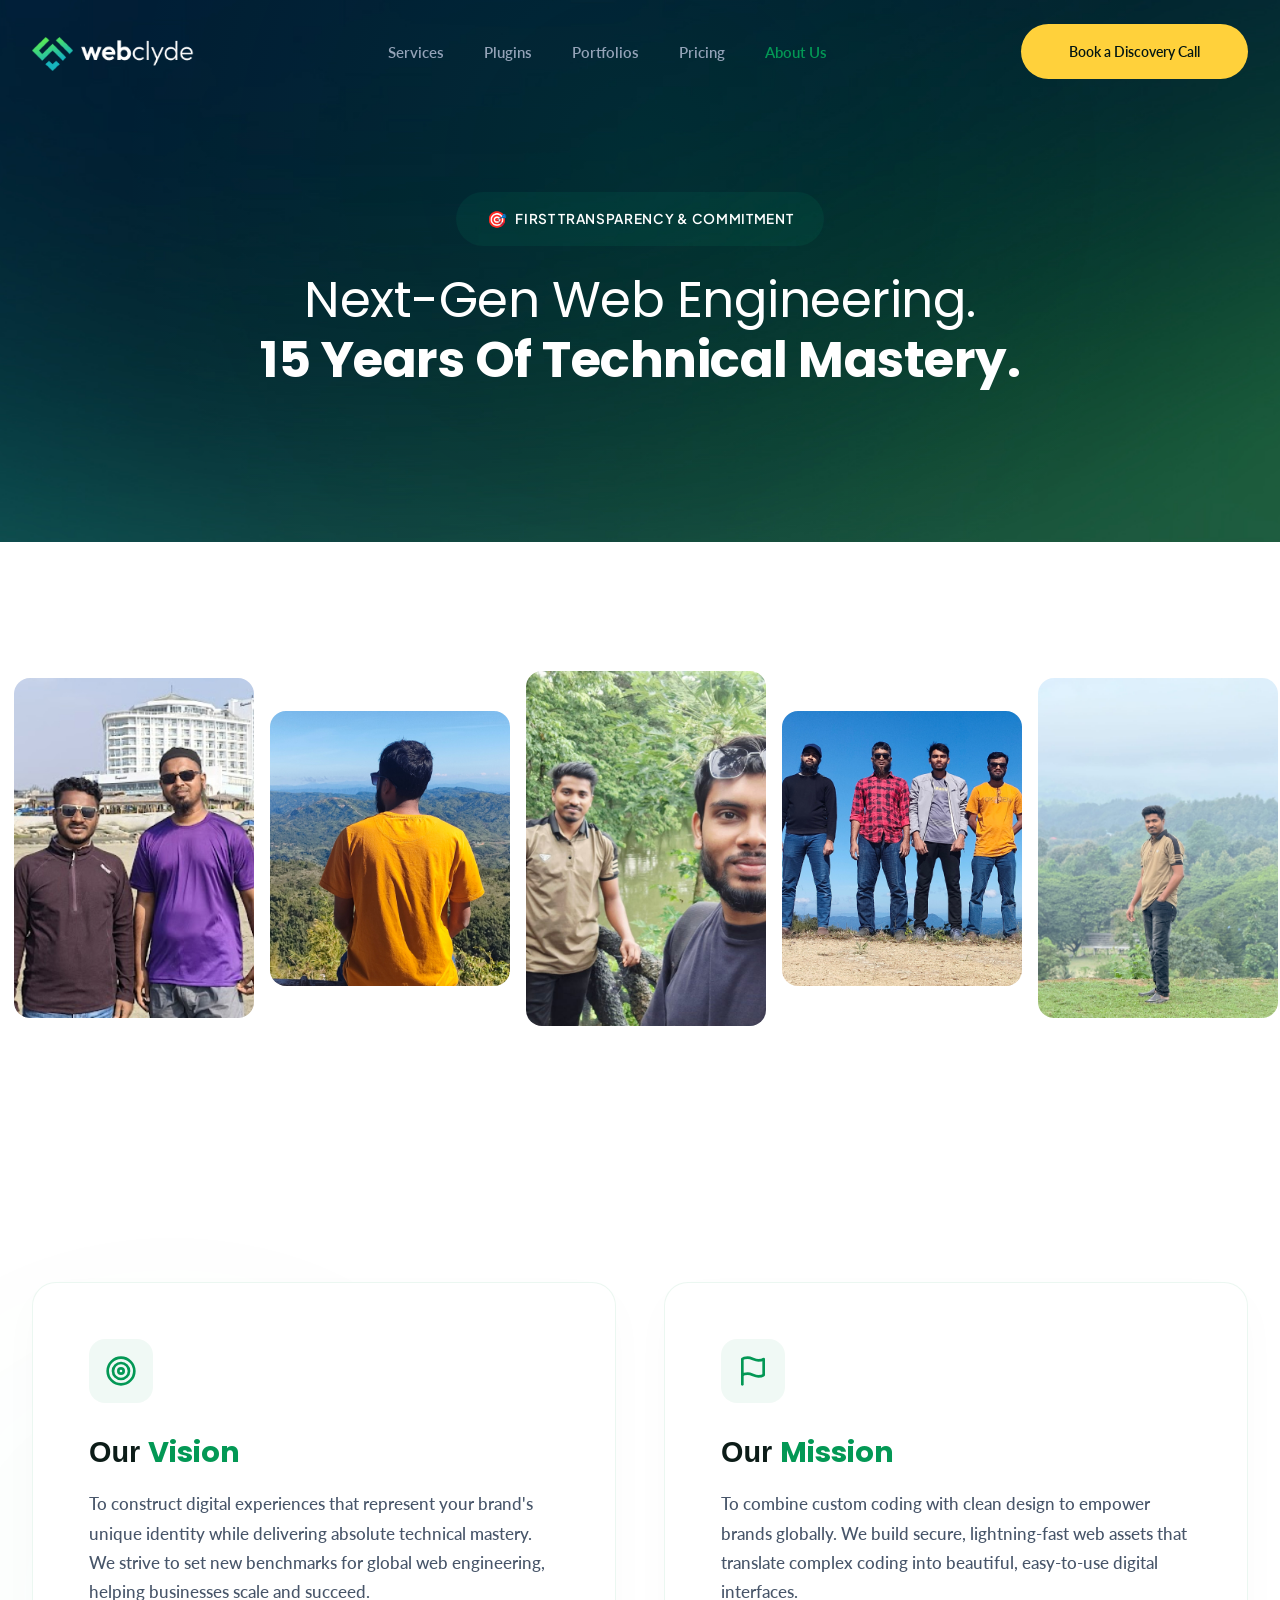
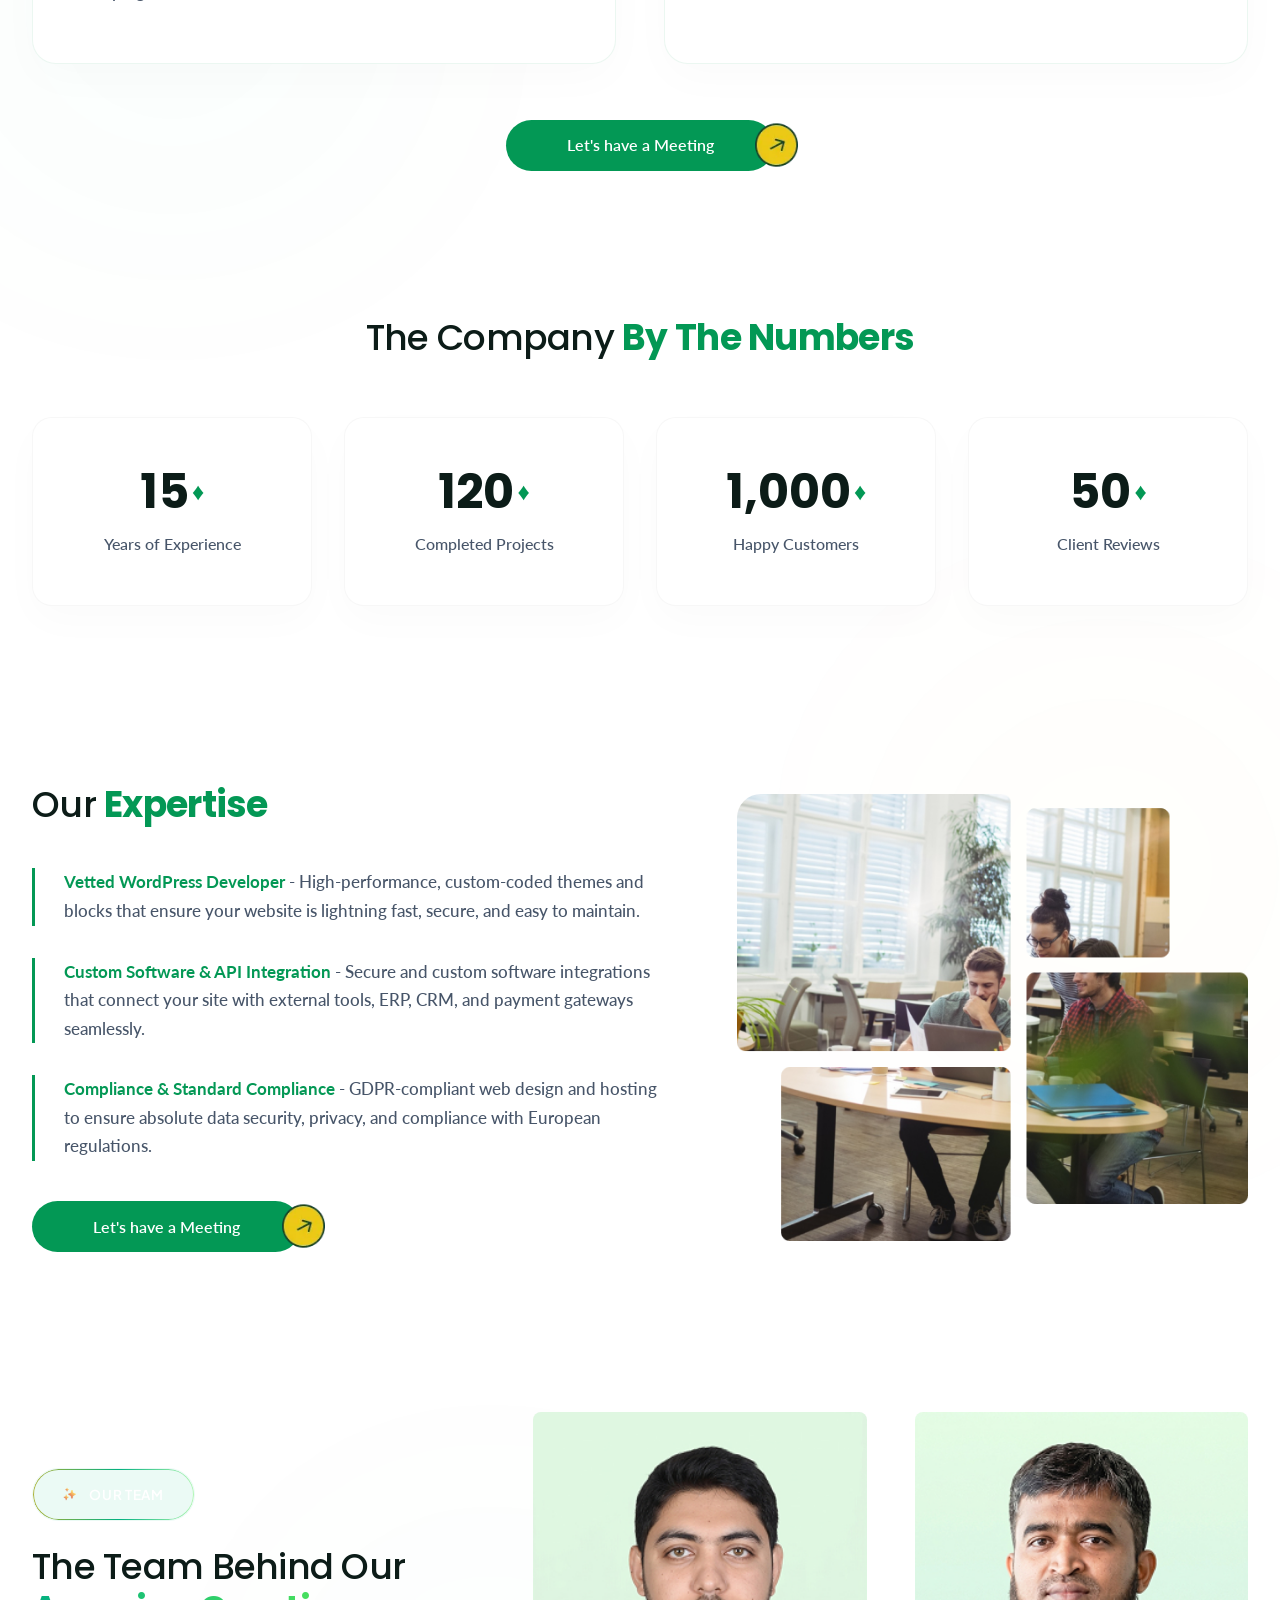
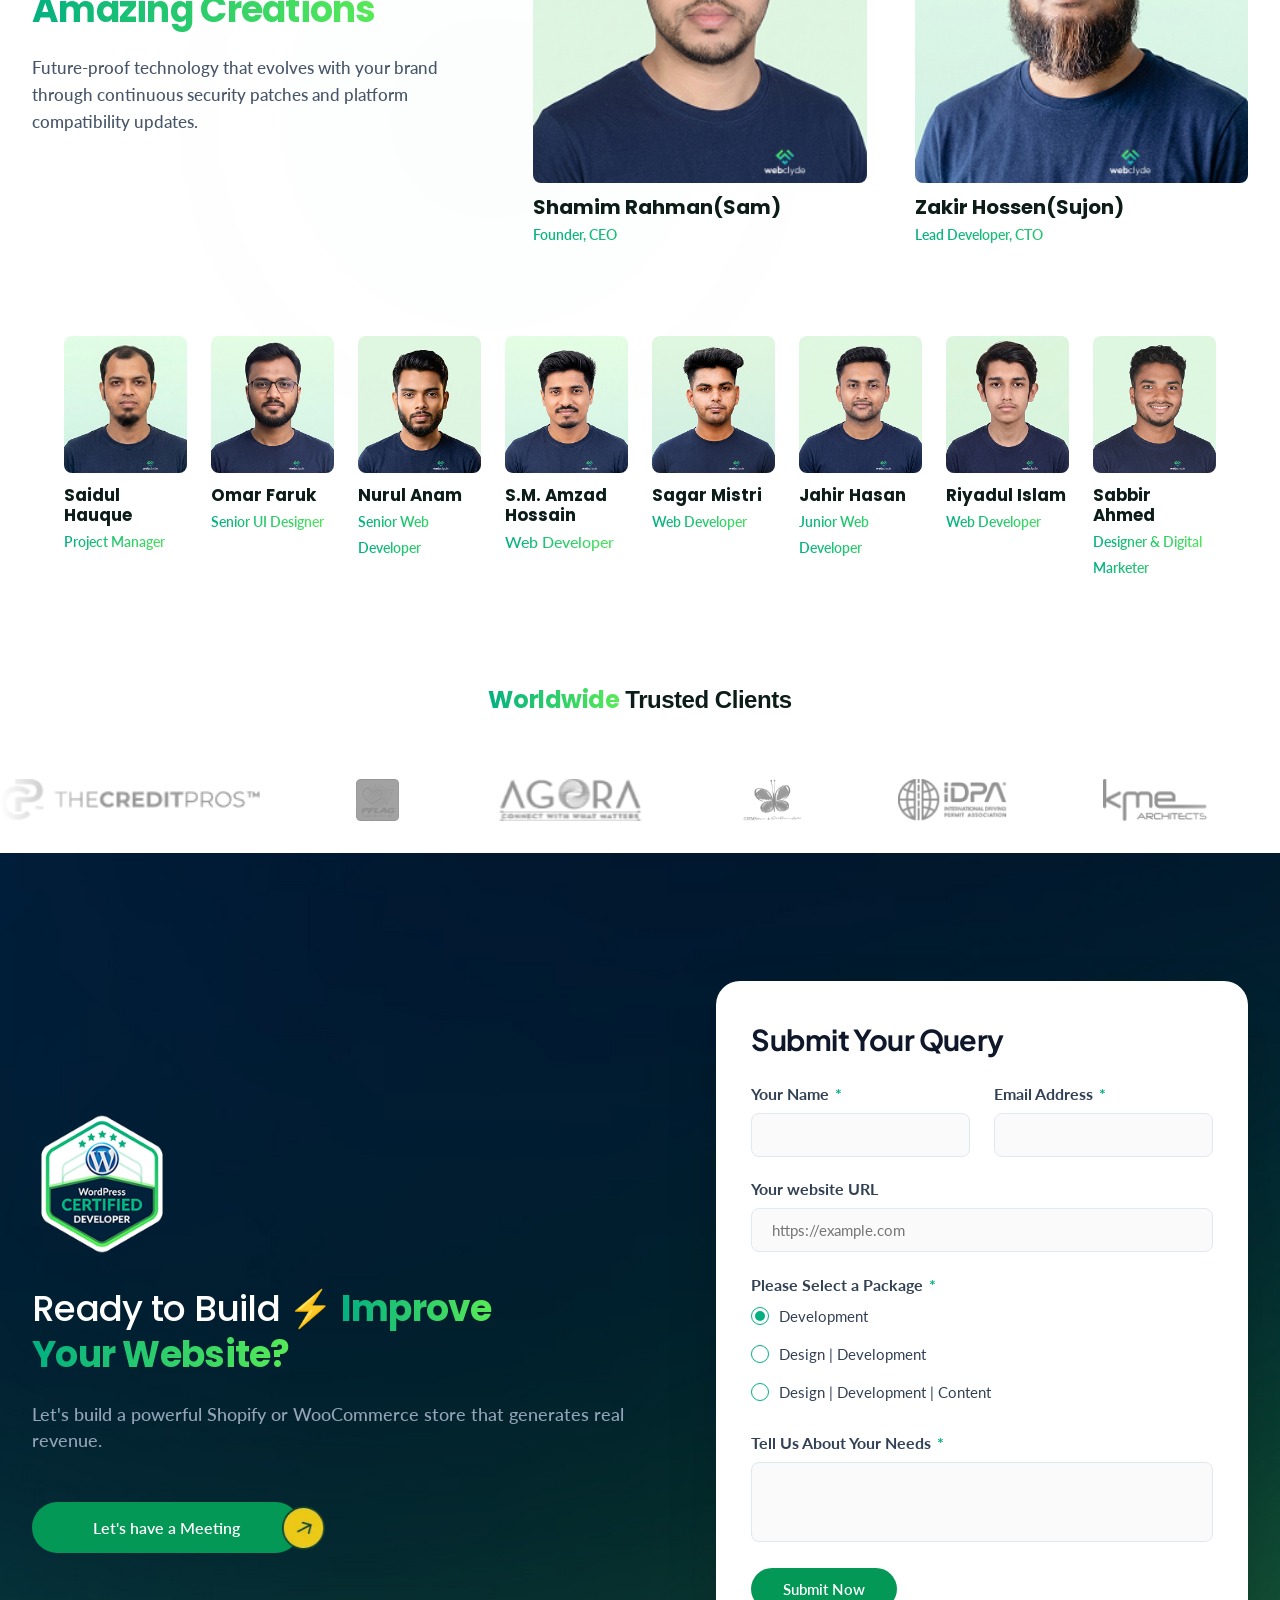
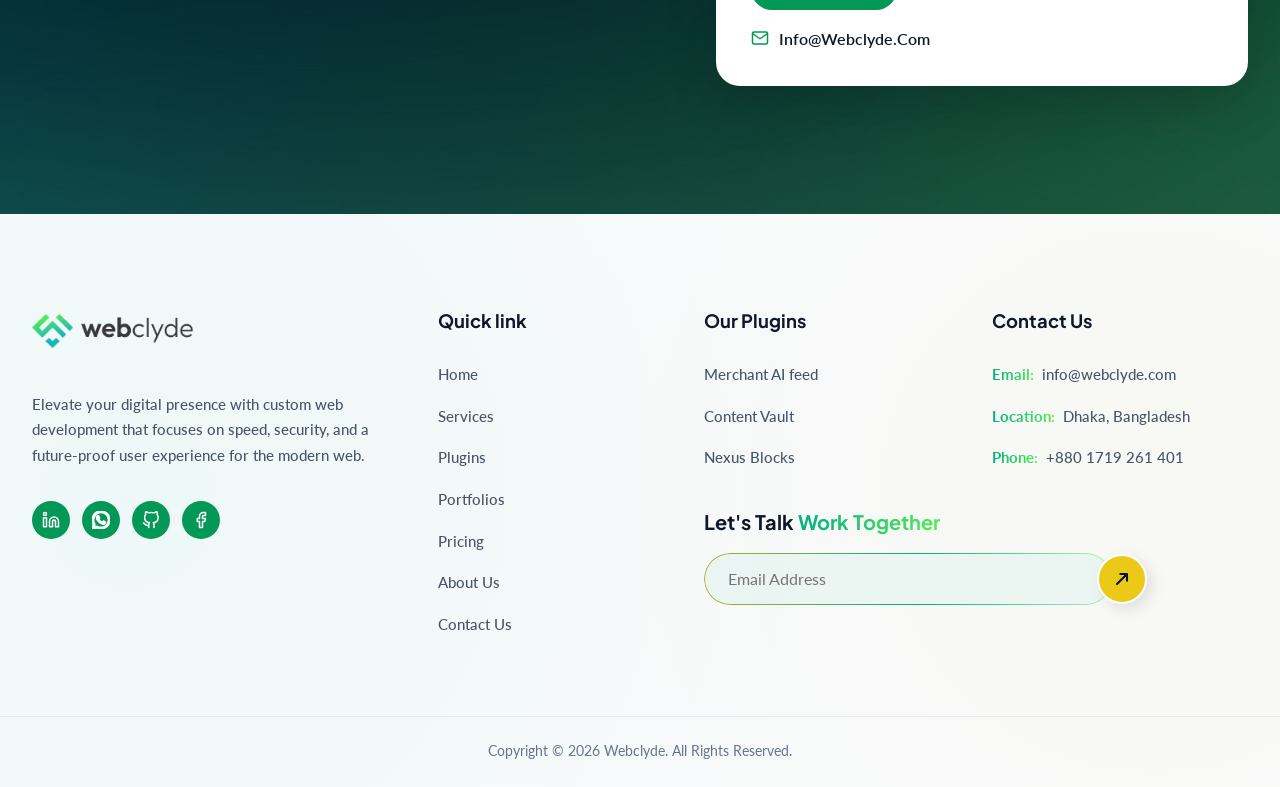
==== commit 9c06b2f5: "about page" ====
--- a/about.html
+++ b/about.html
@@ -7,11 +7,12 @@
   <!-- SEO Meta Tags -->
   <title>About Us | Webclyde | Intelligent & Responsive WebDesign & Development</title>
   <meta name="description" content="Learn more about Webclyde, a professional web engineering team.">
-  
+
   <!-- CSS Stylesheets -->
   <link rel="stylesheet" href="style.css">
   <link rel="stylesheet" href="components/header.css">
   <link rel="stylesheet" href="components/footer.css">
+  <link rel="icon" type="image/png" href="Asset/logos/fav_icon webclyde.png">
 </head>
 
 <body>
@@ -19,31 +20,326 @@
   <div id="header-placeholder"></div>
 
   <main>
-    <!-- Simple Banner -->
-    <section class="inner-hero" id="hero">
+    <!-- ==========================================
+         ABOUT HERO SECTION
+         ========================================== -->
+    <section class="about-hero" id="hero">
+      <div class="glow-bg glow-bg-1" style="top: 10%; left: 20%; opacity: 0.15;"></div>
+      <div class="glow-bg glow-bg-2" style="bottom: 10%; right: 20%; opacity: 0.1;"></div>
+
       <div class="container hero-content">
         <div class="pill">
-          About Our Team
-        </div>
-        <h1>Shaping the Future of <br><span class="text-gradinat"><b>Digital Engineering</b></span></h1>
-        <p class="hero-desc" style="max-width: 650px; margin: 0 auto 2rem auto;">
-          We are custom WordPress and full-stack web engineering specialists, serving clients globally with speed, security, and compliant design.
-        </p>
+          <span class="pill-icon">🎯</span>
+          First Transparency &amp; Commitment
+        </div>
+        <h1>Next-Gen Web Engineering.<br><span class="bold-text"><b>15 Years Of Technical Mastery.</b></span></h1>
       </div>
     </section>
 
-    <!-- Simple Inner Content -->
-    <section class="services section-padding">
-      <div class="container" style="max-width: 800px; text-align: center; margin: 0 auto;">
-        <h2 class="section-title" style="margin-bottom: 2rem;">Our Core Philosophy</h2>
-        <p style="font-size: 1.15rem; color: #475569; line-height: 1.8; margin-bottom: 2rem;">
-          At Webclyde, we do not believe in templated shortcuts. Every site we build is hand-crafted with high-performance CSS and optimized JavaScript frameworks, designed to scale with your business's growth while preserving absolute visual excellence.
-        </p>
-        <a href="index.html" class="btn btn-primary green_border_icon">
-          Back to Home
-        </a>
+    <!-- About Gallery Carousel Section -->
+    <section class="about-gallery-carousel-wrapper">
+      <div class="portfolio-carousel-container about-carousel-container">
+        <div class="portfolio-carousel-track about-carousel-track">
+          <div class="gallery-card portfolio-carousel-card odd">
+            <img src="Asset/images/About/Sabbir & SH Rony.jpg" alt="Webclyde Team Members - Sabbir and Rony">
+          </div>
+          <div class="gallery-card portfolio-carousel-card even">
+            <img src="Asset/images/About/Faruk.jpg" alt="Webclyde Team Member - Faruk looking at mountains">
+          </div>
+          <div class="gallery-card portfolio-carousel-card odd">
+            <img src="Asset/images/About/Group Photo.jpeg" alt="Webclyde Team Members - Group Photo">
+          </div>
+          <div class="gallery-card portfolio-carousel-card even">
+            <img src="Asset/images/About/Team photo.jpg" alt="Webclyde Team Group Photo">
+          </div>
+          <div class="gallery-card portfolio-carousel-card odd">
+            <img src="Asset/images/About/Amzad Hossain.jpeg" alt="Webclyde Team Members  Amzad">
+          </div>
+          <div class="gallery-card portfolio-carousel-card even">
+            <img src="Asset/images/About/Team photo.jpg" alt="Webclyde Team Group Photo duplicate">
+          </div>
+        </div>
       </div>
     </section>
+
+    <!-- ==========================================
+         LIGHT THEME CONTENT WRAPPER
+         ========================================== -->
+    <div class="about-light-theme">
+      <!-- Glow blobs in the light theme section -->
+      <div class="about-light-glow about-light-glow-1"></div>
+      <div class="about-light-glow about-light-glow-2"></div>
+      <div class="about-light-glow about-light-glow-3"></div>
+
+      <!-- Vision & Mission Section -->
+      <section class="vision-mission-section">
+        <div class="container">
+          <div class="vision-mission-grid">
+            <!-- Vision Card -->
+            <div class="vision-mission-card">
+              <div class="vm-icon">
+                <svg xmlns="http://www.w3.org/2000/svg" width="32" height="32" viewBox="0 0 24 24" fill="none"
+                  stroke="#039855" stroke-width="2" stroke-linecap="round" stroke-linejoin="round">
+                  <circle cx="12" cy="12" r="10"></circle>
+                  <circle cx="12" cy="12" r="6"></circle>
+                  <circle cx="12" cy="12" r="2"></circle>
+                </svg>
+              </div>
+              <h3>Our <span class="highlight-green">Vision</span></h3>
+              <p>To construct digital experiences that represent your brand's unique identity while delivering absolute
+                technical mastery. We strive to set new benchmarks for global web engineering, helping businesses scale
+                and succeed.</p>
+            </div>
+
+            <!-- Mission Card -->
+            <div class="vision-mission-card">
+              <div class="vm-icon">
+                <svg xmlns="http://www.w3.org/2000/svg" width="32" height="32" viewBox="0 0 24 24" fill="none"
+                  stroke="#039855" stroke-width="2" stroke-linecap="round" stroke-linejoin="round">
+                  <path d="M4 15s1-1 4-1 5 2 8 2 4-1 4-1V3s-1 1-4 1-5-2-8-2-4 1-4 1z"></path>
+                  <line x1="4" y1="22" x2="4" y2="15"></line>
+                </svg>
+              </div>
+              <h3>Our <span class="highlight-green">Mission</span></h3>
+              <p>To combine custom coding with clean design to empower brands globally. We build secure, lightning-fast
+                web assets that translate complex coding into beautiful, easy-to-use digital interfaces.</p>
+            </div>
+          </div>
+
+          <div class="text-center" style="margin-top: 3.5rem;">
+            <a href="#contact" class="btn btn-primary green_border_icon">
+              Let's have a Meeting
+            </a>
+          </div>
+        </div>
+      </section>
+
+      <!-- By The Numbers Section -->
+      <section class="numbers-section">
+        <div class="container">
+          <div class="section-header text-center">
+            <h2 class="section-title" style="margin: 0 auto 3.5rem auto;">The Company <span class="highlight-green">By
+                The Numbers</span></h2>
+          </div>
+
+          <div class="numbers-grid">
+            <div class="stat-card">
+              <div class="stat-num">15<span class="stat-diamond">♦</span></div>
+              <p class="stat-label">Years of Experience</p>
+            </div>
+            <div class="stat-card">
+              <div class="stat-num">120<span class="stat-diamond">♦</span></div>
+              <p class="stat-label">Completed Projects</p>
+            </div>
+            <div class="stat-card">
+              <div class="stat-num">1,000<span class="stat-diamond">♦</span></div>
+              <p class="stat-label">Happy Customers</p>
+            </div>
+            <div class="stat-card">
+              <div class="stat-num">50<span class="stat-diamond">♦</span></div>
+              <p class="stat-label">Client Reviews</p>
+            </div>
+          </div>
+        </div>
+      </section>
+
+      <!-- Our Expertise Section -->
+      <section class="expertise-section">
+        <div class="container">
+          <div class="expertise-grid">
+            <div class="expertise-left">
+              <h2 class="section-title">Our <span class="highlight-green">Expertise</span></h2>
+
+              <div class="expertise-list">
+                <div class="expertise-item">
+                  <p><b class="highlight-green">Vetted WordPress Developer</b> - High-performance, custom-coded themes
+                    and blocks that ensure your website is lightning fast, secure, and easy to maintain.</p>
+                </div>
+                <div class="expertise-item">
+                  <p><b class="highlight-green">Custom Software &amp; API Integration</b> - Secure and custom software
+                    integrations that connect your site with external tools, ERP, CRM, and payment gateways seamlessly.
+                  </p>
+                </div>
+                <div class="expertise-item">
+                  <p><b class="highlight-green">Compliance &amp; Standard Compliance</b> - GDPR-compliant web design and
+                    hosting to ensure absolute data security, privacy, and compliance with European regulations.</p>
+                </div>
+              </div>
+
+              <div style="margin-top: 2.5rem;">
+                <a href="#contact" class="btn btn-primary green_border_icon">
+                  Let's have a Meeting
+                </a>
+              </div>
+            </div>
+
+            <div class="expertise-right">
+              <div class="expertise-image-wrap">
+                <img src="Asset/images/About/Our Expertise.png" alt="Our Expertise Layout Collage">
+              </div>
+            </div>
+          </div>
+        </div>
+      </section>
+
+      <!-- Our Team Section -->
+      <section class="team-section">
+        <div class="container">
+          <!-- Top Row: Header + Leaders -->
+          <div class="team-top-row">
+            <div class="team-header-left">
+              <div class="pill">
+                <span class="pill-icon"><img src="Asset/logos/Sparkel.png" alt="Sparkle Icon"
+                    style="width: 14px; height: 14px; margin-right: 4px;"></span>
+                Our team
+              </div>
+              <h2 class="section-title">The Team Behind Our <br><b><span class="text-gradinat">Amazing
+                    Creations</span></b></h2>
+              <p class="section-desc">Future-proof technology that evolves with your brand through continuous security
+                patches and platform compatibility updates.</p>
+            </div>
+
+            <div class="team-leaders">
+              <div class="team-card leader-card">
+                <div class="team-img-wrap">
+                  <img src="Asset/images/About/Team Profile/Shamim Rahman(sam).jpg" alt="Shamim Rahman (Sam)">
+                </div>
+                <div class="team-info">
+                  <h3>Shamim Rahman(Sam)</h3>
+                  <p class="team-role text-gradinat">Founder, CEO</p>
+                </div>
+              </div>
+
+              <div class="team-card leader-card">
+                <div class="team-img-wrap">
+                  <img src="Asset/images/About/Team Profile/Zakir Hossen(Sujon).jpg" alt="Zakir Hossen (Sujon)">
+                </div>
+                <div class="team-info">
+                  <h3>Zakir Hossen(Sujon)</h3>
+                  <p class="team-role text-gradinat">Lead Developer, CTO</p>
+                </div>
+              </div>
+            </div>
+          </div>
+        </div>
+
+        <!-- Bottom Grid (8 members) -->
+        <div class="team-bottom-grid">
+          <div class="team-card member-card">
+            <div class="team-img-wrap">
+              <img src="Asset/images/About/Team Profile/Saidul Hauque.jpg" alt="Saidul Hauque">
+            </div>
+            <div class="team-info">
+              <h4>Saidul Hauque</h4>
+              <p class="team-role text-gradinat">Project Manager</p>
+            </div>
+          </div>
+
+          <div class="team-card member-card">
+            <div class="team-img-wrap">
+              <img src="Asset/images/About/Team Profile/Omar Faruk.jpg" alt="Omar Faruk">
+            </div>
+            <div class="team-info">
+              <h4>Omar Faruk</h4>
+              <p class="team-role text-gradinat">Senior UI Designer</p>
+            </div>
+          </div>
+
+          <div class="team-card member-card">
+            <div class="team-img-wrap">
+              <img src="Asset/images/About/Team Profile/Nurul anam.jpg" alt="Nurul Anam">
+            </div>
+            <div class="team-info">
+              <h4>Nurul Anam</h4>
+              <p class="team-role text-gradinat">Senior Web Developer</p>
+            </div>
+          </div>
+
+          <div class="team-card member-card">
+            <div class="team-img-wrap">
+              <img src="Asset/images/About/Team Profile/S.M. Amzad hossain.jpg" alt="S.M. Amzad Hossain">
+            </div>
+            <div class="team-info">
+              <h4>S.M. Amzad Hossain</h4>
+              <p class="team-rol text-gradinat">Web Developer</p>
+            </div>
+          </div>
+
+          <div class="team-card member-card">
+            <div class="team-img-wrap">
+              <img src="Asset/images/About/Team Profile/Sagar Mistri.jpg" alt="Sagar Mistri">
+            </div>
+            <div class="team-info">
+              <h4>Sagar Mistri</h4>
+              <p class="team-role text-gradinat">Web Developer</p>
+            </div>
+          </div>
+
+          <div class="team-card member-card">
+            <div class="team-img-wrap">
+              <img src="Asset/images/About/Team Profile/Jahir Hasan.jpg" alt="Jahir Hasan">
+            </div>
+            <div class="team-info">
+              <h4>Jahir Hasan</h4>
+              <p class="team-role text-gradinat">Junior Web Developer</p>
+            </div>
+          </div>
+
+          <div class="team-card member-card">
+            <div class="team-img-wrap">
+              <img src="Asset/images/About/Team Profile/Riyadul Islam.jpg" alt="Riyadul Islam">
+            </div>
+            <div class="team-info">
+              <h4>Riyadul Islam</h4>
+              <p class="team-role text-gradinat">Web Developer</p>
+            </div>
+          </div>
+
+          <div class="team-card member-card">
+            <div class="team-img-wrap">
+              <img src="Asset/images/About/Team Profile/Sabbir Ahmed.jpg" alt="Sabbir Ahmed">
+            </div>
+            <div class="team-info">
+              <h4>Sabbir Ahmed</h4>
+              <p class="team-role text-gradinat">Designer &amp; Digital Marketer</p>
+            </div>
+          </div>
+        </div>
+      </section>
+
+      <!-- Worldwide Trusted Clients -->
+      <section class="trusted" style="background: transparent; padding: 2rem 0 2rem 0; z-index: 2; position: relative;">
+        <div class="container">
+          <h2 class="trusted-title" style="color: #0c1c18; margin-bottom: 3.5rem;"><span
+              class="text-gradinat"><b>Worldwide</b></span> Trusted Clients</h2>
+        </div>
+        <div class="logo-carousel-container" style="background: transparent;">
+          <div class="logo-carousel-track">
+            <!-- Set 1 -->
+            <img src="Asset/logos/The-Creditpros.png" alt="The Creditpros Logo">
+            <img src="Asset/logos/Pflag.png" alt="Pflag Logo">
+            <img src="Asset/logos/agora-logo.png" alt="Agora Logo">
+            <img src="Asset/logos/GIEMS-Express.png" alt="GIEMS Express Logo">
+            <img src="Asset/logos/IDPA.png" alt="IDPA Logo">
+            <img src="Asset/logos/Kme-architects.png" alt="Kme Architects Logo">
+            <img src="Asset/logos/International-driving-agency.png" alt="International Driving Agency Logo">
+            <img src="Asset/logos/tika-Mobile.png" alt="Tika Mobile Logo">
+            <img src="Asset/logos/Health-plans-ny.png" alt="Health Plans NY Logo">
+
+            <!-- Set 2 (Duplicated for infinite scroll) -->
+            <img src="Asset/logos/The-Creditpros.png" alt="The Creditpros Logo">
+            <img src="Asset/logos/Pflag.png" alt="Pflag Logo">
+            <img src="Asset/logos/agora-logo.png" alt="Agora Logo">
+            <img src="Asset/logos/GIEMS-Express.png" alt="GIEMS Express Logo">
+            <img src="Asset/logos/IDPA.png" alt="IDPA Logo">
+            <img src="Asset/logos/Kme-architects.png" alt="Kme Architects Logo">
+            <img src="Asset/logos/International-driving-agency.png" alt="International Driving Agency Logo">
+            <img src="Asset/logos/tika-Mobile.png" alt="Tika Mobile Logo">
+            <img src="Asset/logos/Health-plans-ny.png" alt="Health Plans NY Logo">
+          </div>
+        </div>
+      </section>
+    </div>
   </main>
 
   <div id="cta-placeholder"></div>
@@ -54,4 +350,4 @@
   <script src="app.js"></script>
 </body>
 
-</html>
+</html>
--- a/style.css
+++ b/style.css
@@ -190,6 +190,10 @@
   font-size: 1rem;
 }
 
+.text-center {
+  text-align: center;
+}
+
 h2,
 .section-title {
   font-family: 'Poppins', sans-serif;
@@ -878,6 +882,7 @@
   overflow: hidden;
   position: relative;
   cursor: grab;
+  overflow-anchor: none;
 }
 
 .portfolio-carousel-container:active {
@@ -2011,8 +2016,8 @@
   display: flex;
   align-items: center;
   justify-content: center;
-  background: radial-gradient(circle at 50% 30%, rgba(0, 194, 133, 0.08) 0%, transparent 70%), 
-              url('Asset/images/Inner%20page%20Hero%20Banner.jpg') no-repeat center/cover;
+  background: radial-gradient(circle at 50% 30%, rgba(0, 194, 133, 0.08) 0%, transparent 70%),
+    url('Asset/images/Inner%20page%20Hero%20Banner.jpg') no-repeat center/cover;
   position: relative;
   text-align: center;
 }
@@ -2020,7 +2025,7 @@
 .contact-grid-section {
   background-color: #ffffff;
   background-image: radial-gradient(circle at 0% 0%, rgba(3, 152, 85, 0.03) 0%, transparent 50%),
-                    radial-gradient(circle at 100% 100%, rgba(255, 209, 59, 0.03) 0%, transparent 50%);
+    radial-gradient(circle at 100% 100%, rgba(255, 209, 59, 0.03) 0%, transparent 50%);
   color: #0f172a;
 }
 
@@ -2109,6 +2114,22 @@
   position: relative;
 }
 
+.schedule-btn-wrap::before {
+  content: '';
+  position: absolute;
+  right: -90px;
+  top: 50%;
+  transform: translateY(-50%);
+  width: 100px;
+  height: 100px;
+  background-repeat: no-repeat;
+  background-position: center;
+  background-size: contain;
+  transition: transform 0.3s ease;
+  background-image: url('Asset/images/CEO.png');
+  z-index: 1;
+}
+
 .schedule-btn {
   padding: 1rem 2.8rem 1rem 2rem !important;
   background: var(--primary);
@@ -2119,13 +2140,11 @@
   gap: 0.8rem;
   border-radius: 100px;
   transition: var(--transition-normal);
-  z-index: 1;
 }
 
 .schedule-btn:hover {
   background: #027a43;
   box-shadow: 0 8px 25px rgba(3, 152, 85, 0.25);
-  transform: translateY(-2px);
 }
 
 .schedule-btn-wrap .avatar-group {
@@ -2206,7 +2225,6 @@
 /* What Happens Next Section */
 .next-steps-section {
   background-color: #f8fafc;
-  border-top: 1px solid #e2e8f0;
   color: #0f172a;
 }
 
@@ -2223,8 +2241,8 @@
   border-radius: var(--border-radius-md);
   padding: 3rem 2rem;
   transition: transform 0.4s cubic-bezier(0.16, 1, 0.3, 1),
-              box-shadow 0.4s cubic-bezier(0.16, 1, 0.3, 1),
-              border-color 0.4s ease;
+    box-shadow 0.4s cubic-bezier(0.16, 1, 0.3, 1),
+    border-color 0.4s ease;
   text-align: left;
   box-shadow: 0 10px 30px rgba(0, 0, 0, 0.02);
 }
@@ -2276,10 +2294,12 @@
     grid-template-columns: 1fr;
     gap: 4rem;
   }
+
   .next-steps-grid {
     grid-template-columns: 1fr;
     gap: 2rem;
   }
+
   .contact-left-info h2 {
     font-size: 32px;
     line-height: 40px;
@@ -2292,15 +2312,535 @@
     align-items: flex-start;
     gap: 1.5rem;
   }
+
   .schedule-btn-wrap {
     flex-direction: column;
     align-items: flex-start;
     gap: 1rem;
   }
+
   .schedule-left {
     width: 100%;
   }
+
   .avatar-group {
     margin-left: 10px;
   }
+}
+
+/* ==========================================
+   19. ABOUT US PAGE STYLES
+   ========================================== */
+
+/* About Hero */
+.about-hero {
+  padding: 12rem 0 6rem 0;
+  text-align: center;
+  background: radial-gradient(circle at 50% 30%, rgba(0, 194, 133, 0.08) 0%, transparent 70%),
+    url('Asset/images/Inner%20page%20Hero%20Banner.jpg') no-repeat center/cover;
+  position: relative;
+  overflow: hidden;
+}
+
+.about-hero h1 {
+  font-family: 'Poppins', sans-serif;
+  font-size: 50px;
+  font-weight: 400;
+  line-height: 60px;
+  letter-spacing: -0.01em;
+  margin-bottom: 3.5rem;
+}
+
+/* About Gallery Carousel Section */
+.about-gallery-carousel-wrapper {
+  background-color: #ffffff;
+  padding: 6rem 0;
+  position: relative;
+  overflow: hidden;
+  z-index: 5;
+}
+
+.about-gallery-carousel-wrapper .portfolio-carousel-container {
+  padding: 20px 0;
+  height: 420px;
+}
+
+.about-gallery-carousel-wrapper .portfolio-carousel-track {
+  align-items: center;
+  height: 100%;
+}
+
+.about-gallery-carousel-wrapper .portfolio-carousel-card {
+  width: 240px;
+  border-radius: 16px;
+  overflow: hidden;
+  transition: height 0.6s cubic-bezier(0.4, 0, 0.2, 1), transform 0.6s cubic-bezier(0.4, 0, 0.2, 1), box-shadow 0.6s ease-in-out;
+  position: relative;
+}
+
+.about-gallery-carousel-wrapper .portfolio-carousel-card.odd {
+  height: 340px;
+}
+
+.about-gallery-carousel-wrapper .portfolio-carousel-card.even {
+  height: 275px;
+}
+
+.about-gallery-carousel-wrapper .portfolio-carousel-card:hover {
+  transform: translateY(-8px);
+  box-shadow: 0 20px 45px rgba(0, 194, 133, 0.2);
+}
+
+/* Even card active (normal scroll state): even cards grow tall (340px), odd cards shrink (275px), active card is tallest */
+.about-carousel-container.even-active .portfolio-carousel-card.even {
+  height: 340px;
+}
+
+.about-carousel-container.even-active .portfolio-carousel-card.odd {
+  height: 275px;
+}
+
+.about-carousel-container.even-active .portfolio-carousel-card.active-slide {
+  height: 355px;
+}
+
+/* Odd card active (normal scroll state): odd cards grow tall (340px), even cards shrink (275px), active card is tallest */
+.about-carousel-container.odd-active .portfolio-carousel-card.odd {
+  height: 340px;
+}
+
+.about-carousel-container.odd-active .portfolio-carousel-card.even {
+  height: 275px;
+}
+
+.about-carousel-container.odd-active .portfolio-carousel-card.active-slide {
+  height: 355px;
+}
+
+.about-gallery-carousel-wrapper .portfolio-carousel-card img {
+  width: 100%;
+  height: 100%;
+  object-fit: cover;
+  transition: transform 0.6s cubic-bezier(0.16, 1, 0.3, 1);
+  display: block;
+}
+
+.about-gallery-carousel-wrapper .portfolio-carousel-card:hover img {
+  transform: scale(1.06);
+}
+
+/* Light Theme Content Wrapper */
+.about-light-theme {
+  background-color: #ffffff;
+  color: #475569;
+  position: relative;
+  z-index: 10;
+  overflow: hidden;
+}
+
+/* Radial Glow Blobs for Light Section */
+.about-light-glow {
+  position: absolute;
+  width: 600px;
+  height: 600px;
+  border-radius: 50%;
+  filter: blur(140px);
+  opacity: 0.3;
+  pointer-events: none;
+  z-index: 1;
+}
+
+.about-light-glow-1 {
+  background: radial-gradient(circle, rgba(0, 194, 133, 0.18) 0%, transparent 70%);
+  top: 5%;
+  left: -10%;
+}
+
+.about-light-glow-2 {
+  background: radial-gradient(circle, rgba(255, 209, 59, 0.15) 0%, transparent 70%);
+  top: 35%;
+  right: -10%;
+}
+
+.about-light-glow-3 {
+  background: radial-gradient(circle, rgba(0, 194, 133, 0.12) 0%, transparent 70%);
+  bottom: 15%;
+  left: 15%;
+}
+
+.about-light-theme h2,
+.about-light-theme .section-title {
+  color: #0c1c18;
+  font-family: 'Poppins', sans-serif;
+}
+
+.about-light-theme p,
+.about-light-theme .section-desc {
+  color: #475569;
+}
+
+.highlight-green {
+  color: #039855;
+  font-weight: 700;
+}
+
+/* Vision & Mission Section */
+.vision-mission-section {
+  padding: 8rem 0 4rem 0;
+  position: relative;
+  z-index: 2;
+}
+
+.vision-mission-grid {
+  display: grid;
+  grid-template-columns: 1fr 1fr;
+  gap: 3rem;
+}
+
+.vision-mission-card {
+  background: #ffffff;
+  border: 1px solid rgba(3, 152, 85, 0.08);
+  border-radius: 24px;
+  padding: 3.5rem;
+  box-shadow: 0 15px 45px rgba(3, 22, 18, 0.02);
+  transition: transform 0.4s cubic-bezier(0.16, 1, 0.3, 1), border-color 0.4s ease, box-shadow 0.4s ease;
+}
+
+.vision-mission-card:hover {
+  transform: translateY(-6px);
+  box-shadow: 0 25px 55px rgba(3, 22, 18, 0.07);
+  border-color: rgba(3, 152, 85, 0.18);
+}
+
+.vm-icon {
+  width: 64px;
+  height: 64px;
+  background: rgba(3, 152, 85, 0.06);
+  border-radius: 16px;
+  display: flex;
+  align-items: center;
+  justify-content: center;
+  margin-bottom: 2rem;
+  transition: background-color 0.3s ease;
+}
+
+.vision-mission-card:hover .vm-icon {
+  background: rgba(3, 152, 85, 0.12);
+}
+
+.vision-mission-card h3 {
+  font-size: 1.8rem;
+  font-weight: 600;
+  margin-bottom: 1.2rem;
+  color: #0c1c18;
+  font-family: 'Poppins', sans-serif;
+}
+
+.vision-mission-card p {
+  font-size: 1.05rem;
+  line-height: 1.75;
+  color: #475569;
+}
+
+/* By The Numbers Section */
+.numbers-section {
+  padding: 5rem 0;
+  position: relative;
+  z-index: 2;
+}
+
+.numbers-grid {
+  display: grid;
+  grid-template-columns: repeat(4, 1fr);
+  gap: 2rem;
+}
+
+.stat-card {
+  background: #ffffff;
+  border-radius: 20px;
+  padding: 3rem 2rem;
+  text-align: center;
+  box-shadow: 0 15px 40px rgba(3, 22, 18, 0.02);
+  border: 1px solid rgba(0, 0, 0, 0.03);
+  transition: transform 0.4s cubic-bezier(0.16, 1, 0.3, 1), border-color 0.4s ease, box-shadow 0.4s ease;
+}
+
+.stat-card:hover {
+  transform: translateY(-6px);
+  box-shadow: 0 25px 50px rgba(3, 22, 18, 0.06);
+  border-color: rgba(3, 152, 85, 0.12);
+}
+
+.stat-num {
+  font-size: 3rem;
+  font-family: 'Poppins', sans-serif;
+  font-weight: 700;
+  color: #0c1c18;
+  line-height: 1.1;
+  margin-bottom: 0.8rem;
+  display: flex;
+  align-items: center;
+  justify-content: center;
+  gap: 0.2rem;
+}
+
+.stat-diamond {
+  color: #039855;
+  font-size: 1.5rem;
+  vertical-align: middle;
+}
+
+.stat-label {
+  font-size: 1rem;
+  color: #64748b;
+  font-weight: 500;
+}
+
+/* Our Expertise Section */
+.expertise-section {
+  padding: 6rem 0;
+  position: relative;
+  z-index: 2;
+}
+
+.expertise-grid {
+  display: grid;
+  grid-template-columns: 1.1fr 0.9fr;
+  gap: 5rem;
+  align-items: center;
+}
+
+.expertise-left {
+  text-align: left;
+}
+
+.expertise-list {
+  display: flex;
+  flex-direction: column;
+  gap: 2rem;
+  margin: 2.5rem 0;
+}
+
+.expertise-item {
+  padding-left: 1.8rem;
+  border-left: 3px solid #039855;
+}
+
+.expertise-item p {
+  font-size: 1.05rem;
+  line-height: 1.7;
+  color: #475569;
+}
+
+.expertise-right {
+  position: relative;
+}
+
+.expertise-image-wrap {
+  border-radius: 24px;
+  overflow: hidden;
+  /* box-shadow: 0 20px 50px rgba(3, 22, 18, 0.07); */
+  transition: transform 0.4s cubic-bezier(0.16, 1, 0.3, 1), box-shadow 0.4s ease;
+}
+
+.expertise-image-wrap:hover {
+  transform: scale(1.02);
+  /* box-shadow: 0 25px 60px rgba(3, 22, 18, 0.12); */
+}
+
+.expertise-image-wrap img {
+  width: 100%;
+  height: auto;
+  display: block;
+}
+
+/* Team Section */
+.team-section {
+  padding: 4rem 0;
+  position: relative;
+  z-index: 2;
+}
+
+.team-top-row {
+  display: grid;
+  grid-template-columns: 1.2fr 2fr;
+  gap: 4.5rem;
+  align-items: center;
+  margin-bottom: 5.5rem;
+}
+
+.team-header-left {
+  text-align: left;
+}
+
+.team-header-left .pill {
+  margin-bottom: 1.5rem;
+}
+
+.team-header-left .section-title {
+  margin-bottom: 1.5rem;
+  line-height: 1.2;
+}
+
+.team-header-left .section-desc {
+  max-width: 440px;
+  font-size: 1.05rem;
+  line-height: 1.6;
+}
+
+.team-leaders {
+  display: grid;
+  grid-template-columns: 1fr 1fr;
+  gap: 3rem;
+}
+
+.team-bottom-grid {
+  display: grid;
+  grid-template-columns: repeat(8, 1fr);
+  gap: 1.5rem;
+  width: 100%;
+  max-width: 100%;
+  padding: 0 4rem;
+  margin: 0 auto;
+}
+
+.team-card {
+  background: transparent;
+  border: none;
+  box-shadow: none;
+  border-radius: 0;
+  overflow: visible;
+  text-align: left;
+  transition: transform 0.4s cubic-bezier(0.16, 1, 0.3, 1);
+}
+
+.team-card:hover {
+  transform: translateY(-6px);
+}
+
+.team-img-wrap {
+  border-radius: 8px;
+  overflow: hidden;
+  background-color: #e2f5ec;
+}
+
+.team-img-wrap img {
+  width: 100%;
+  height: 100%;
+  object-fit: cover;
+  transition: transform 0.6s cubic-bezier(0.16, 1, 0.3, 1);
+  display: block;
+}
+
+.team-card:hover .team-img-wrap img {
+  transform: scale(1.05);
+}
+
+.team-info {
+  padding: 12px 0 0 0;
+}
+
+.team-info h3 {
+  font-size: 1.25rem;
+  font-weight: 700;
+  color: #0c1c18;
+  margin-bottom: 0.2rem;
+  font-family: 'Poppins', sans-serif;
+}
+
+.team-info h4 {
+  font-size: 1.05rem;
+  font-weight: 700;
+  color: #0c1c18;
+  margin-bottom: 0.2rem;
+  font-family: 'Poppins', sans-serif;
+}
+
+.team-role {
+  font-size: 0.85rem;
+  color: #039855;
+  font-weight: 600;
+}
+
+/* Responsive Media Queries for About page */
+@media (max-width: 992px) {
+  .about-hero h1 {
+    font-size: 38px;
+    line-height: 48px;
+    margin-bottom: 2.5rem;
+  }
+
+  .about-gallery {
+    gap: 1rem;
+  }
+
+  .gallery-card {
+    min-width: 150px;
+  }
+
+  .vision-mission-grid {
+    grid-template-columns: 1fr;
+    gap: 2.5rem;
+  }
+
+  .vision-mission-card {
+    padding: 2.5rem;
+  }
+
+  .numbers-grid {
+    grid-template-columns: 1fr 1fr;
+    gap: 1.5rem;
+  }
+
+  .expertise-grid {
+    grid-template-columns: 1fr;
+    gap: 3.5rem;
+  }
+
+  .team-top-row {
+    grid-template-columns: 1fr;
+    gap: 3rem;
+  }
+
+  .team-bottom-grid {
+    grid-template-columns: repeat(4, 1fr);
+    gap: 1.5rem;
+    padding: 0 2rem;
+  }
+}
+
+@media (max-width: 1200px) {
+  .team-bottom-grid {
+    grid-template-columns: repeat(4, 1fr);
+    padding: 0 3rem;
+  }
+}
+
+@media (max-width: 768px) {
+  .team-bottom-grid {
+    grid-template-columns: repeat(3, 1fr);
+    padding: 0 1.5rem;
+  }
+}
+
+@media (max-width: 640px) {
+  .about-hero h1 {
+    font-size: 28px;
+    line-height: 38px;
+  }
+
+  .numbers-grid {
+    grid-template-columns: 1fr;
+  }
+
+  .team-leaders {
+    grid-template-columns: 1fr;
+    gap: 2rem;
+  }
+
+  .team-bottom-grid {
+    grid-template-columns: repeat(2, 1fr);
+    gap: 1rem;
+    padding: 0 1rem;
+  }
 }
--- a/components/header.css
+++ b/components/header.css
@@ -15,7 +15,7 @@
   background: rgba(3, 22, 18, 0.85);
   backdrop-filter: blur(12px);
   padding: 1rem 0;
-  border-bottom: 1px solid rgba(0, 194, 133, 0.08);
+  /* border-bottom: 1px solid rgba(0, 194, 133, 0.08); */
   box-shadow: 0 10px 30px rgba(0, 0, 0, 0.2);
 }
 
--- a/components/footer.css
+++ b/components/footer.css
@@ -8,8 +8,6 @@
     radial-gradient(circle at 90% 50%, rgba(255, 209, 59, 0.04) 0%, transparent 60%);
   padding: 6rem 0 0 0;
   color: #475569;
-  /* slate-600 */
-  border-top: 1px solid #e2e8f0;
   position: relative;
   overflow: hidden;
 }
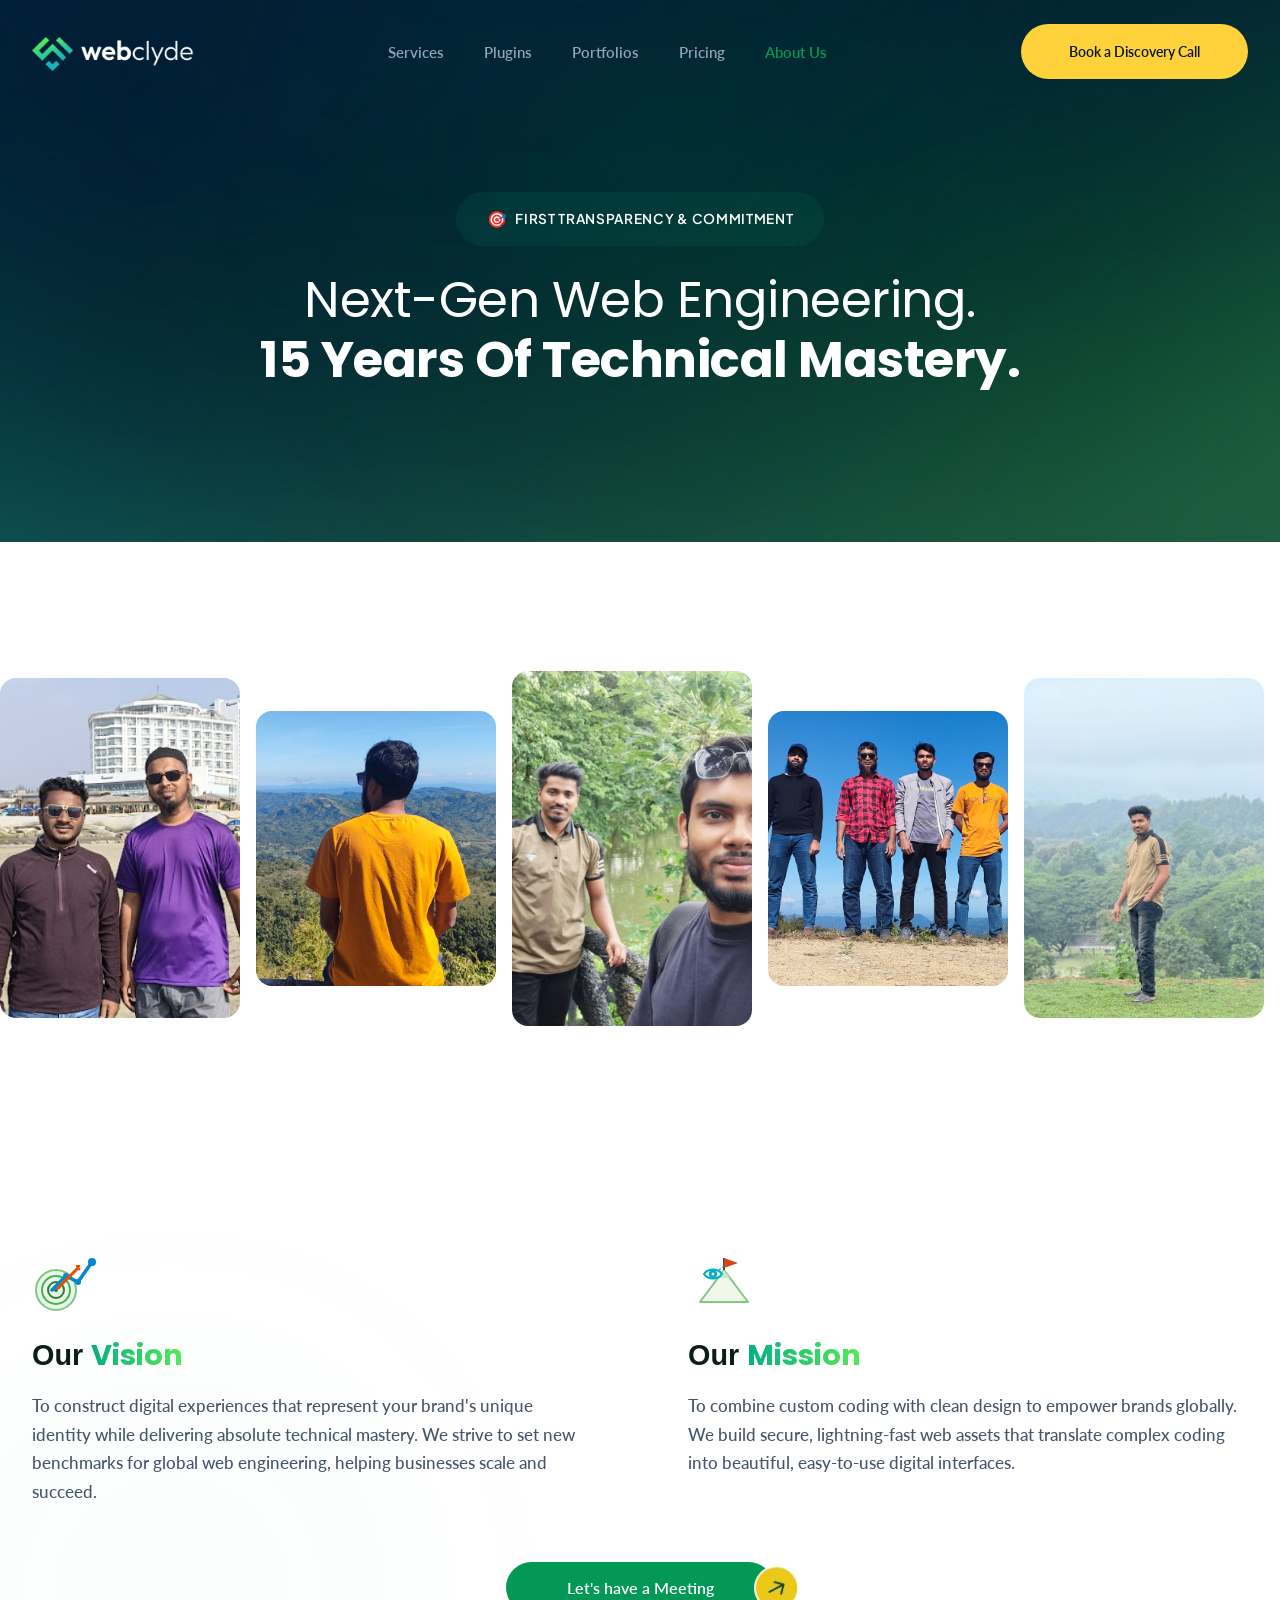
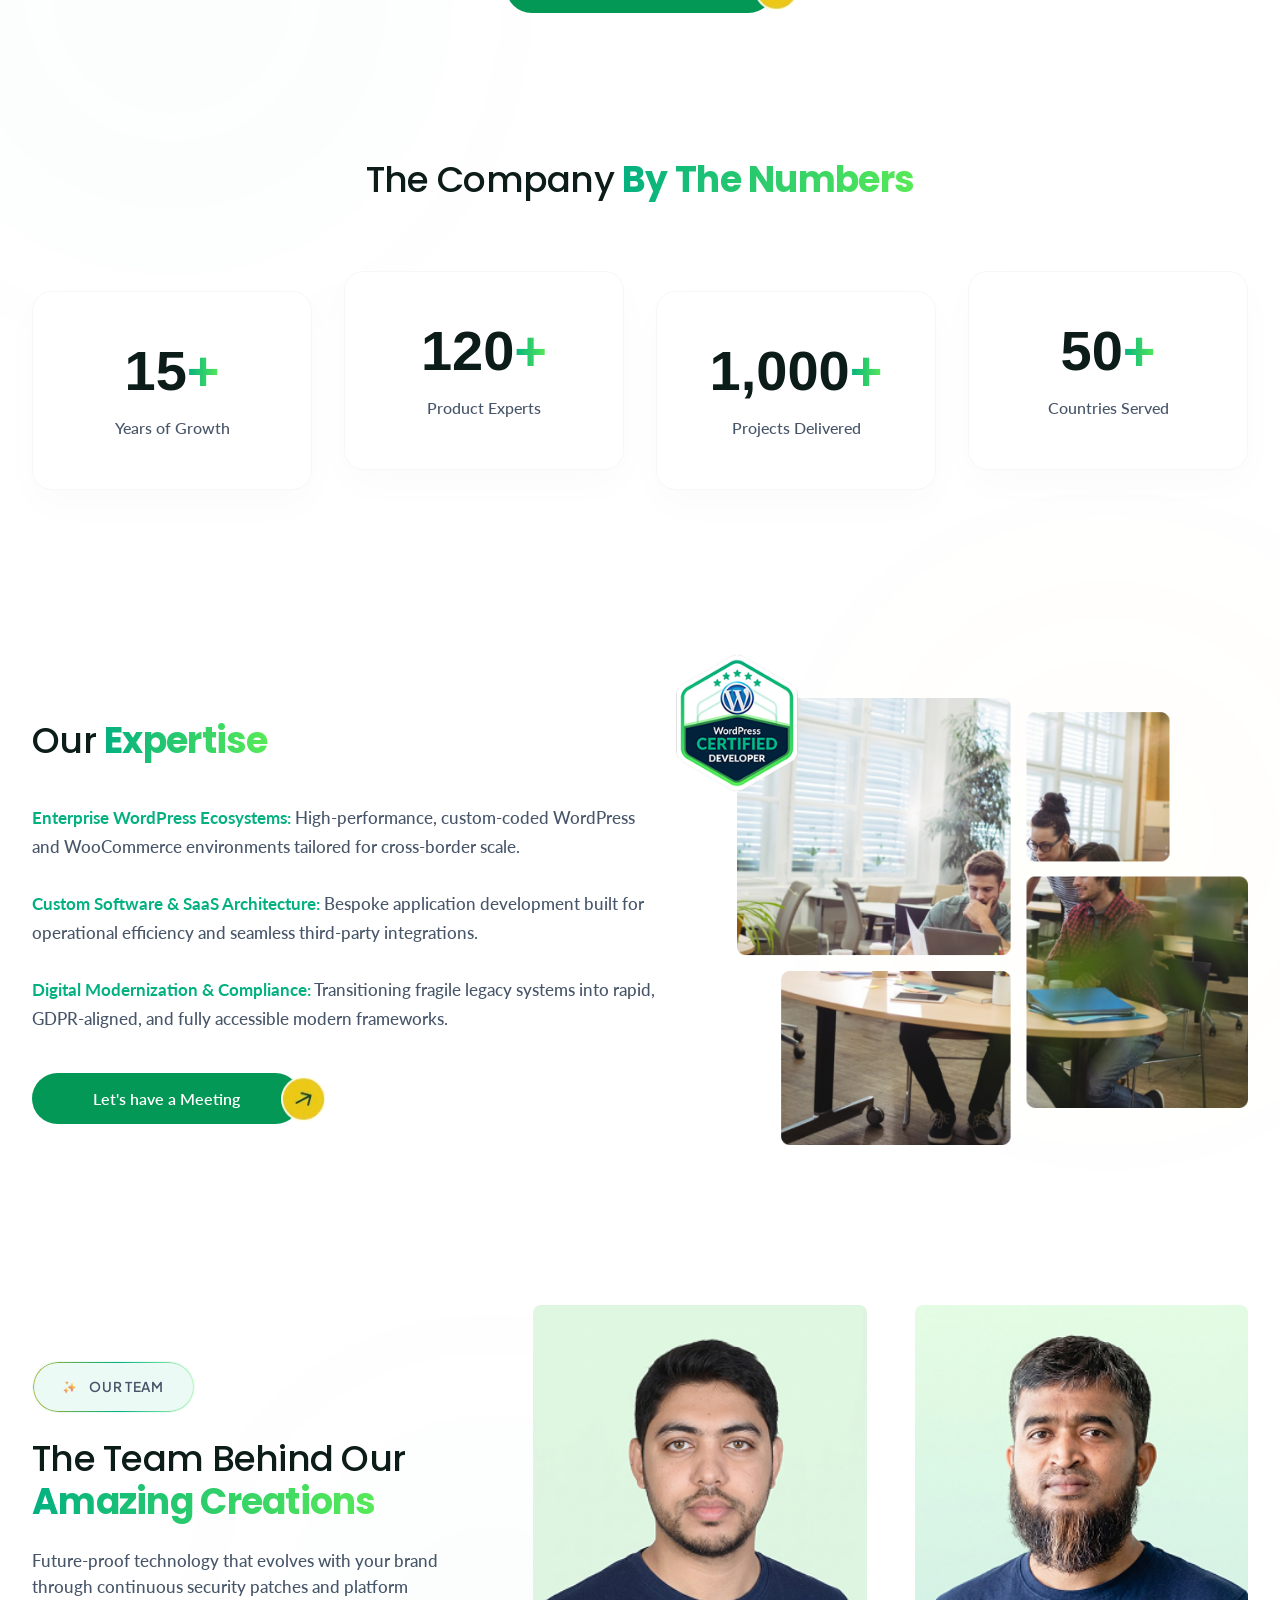
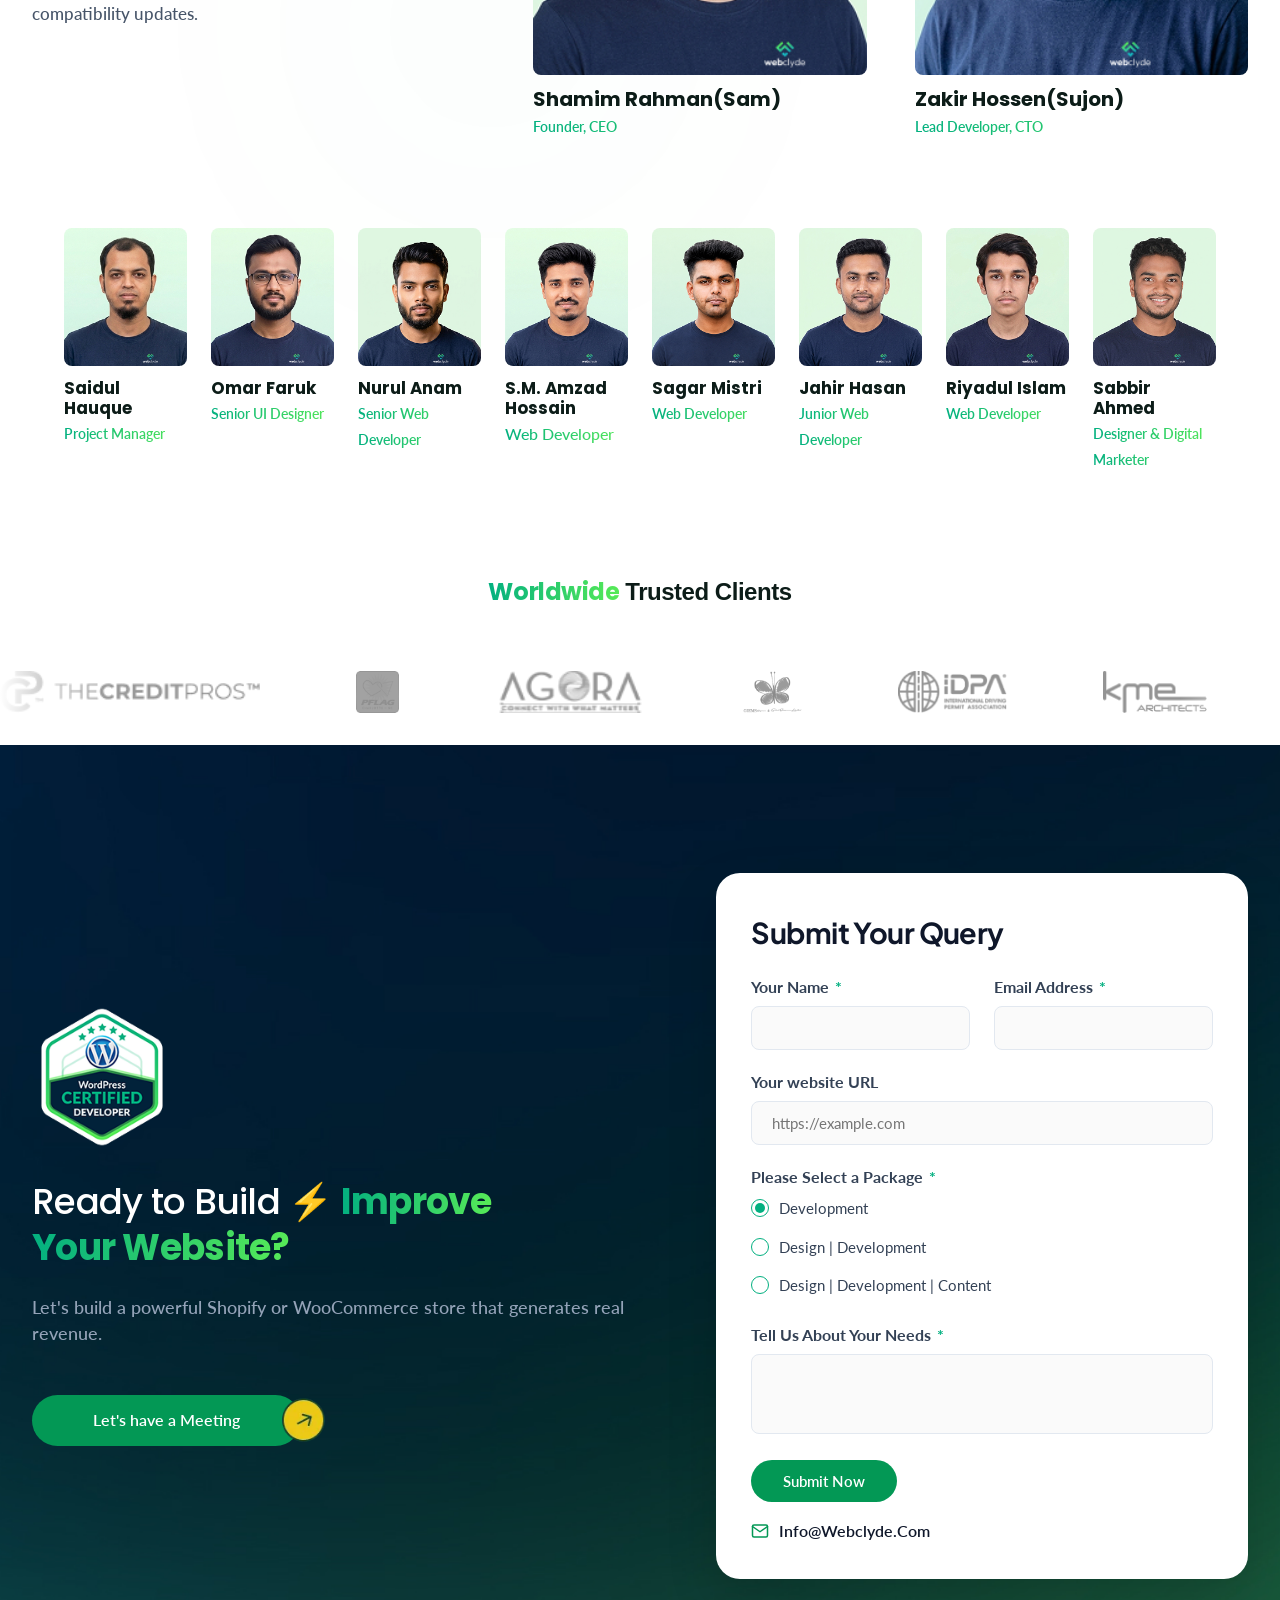
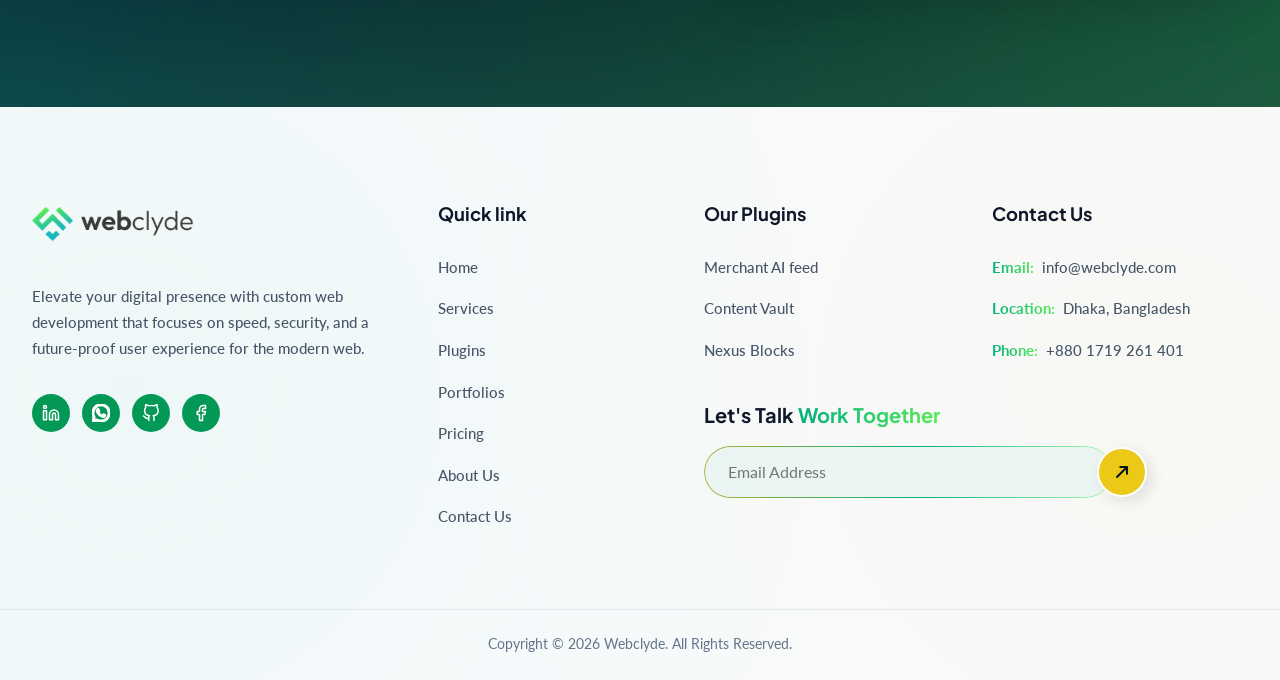
==== commit ca9930e3: "about page completed" ====
--- a/about.html
+++ b/about.html
@@ -78,14 +78,22 @@
             <!-- Vision Card -->
             <div class="vision-mission-card">
               <div class="vm-icon">
-                <svg xmlns="http://www.w3.org/2000/svg" width="32" height="32" viewBox="0 0 24 24" fill="none"
-                  stroke="#039855" stroke-width="2" stroke-linecap="round" stroke-linejoin="round">
-                  <circle cx="12" cy="12" r="10"></circle>
-                  <circle cx="12" cy="12" r="6"></circle>
-                  <circle cx="12" cy="12" r="2"></circle>
+                <svg xmlns="http://www.w3.org/2000/svg" viewBox="0 0 64 64" width="64" height="64">
+                  <circle cx="24" cy="40" r="20" fill="#e8f5e9" stroke="#81c784" stroke-width="2" />
+                  <circle cx="24" cy="40" r="14" fill="none" stroke="#4caf50" stroke-width="2" />
+                  <circle cx="24" cy="40" r="8" fill="none" stroke="#2e7d32" stroke-width="2" />
+                  <circle cx="24" cy="40" r="2" fill="#2e7d32" />
+                  <path d="M20 40 L34 26 L46 32 L60 12" fill="none" stroke="#0288d1" stroke-width="3.5"
+                    stroke-linecap="round" stroke-linejoin="round" />
+                  <circle cx="60" cy="12" r="4" fill="#0288d1" />
+                  <circle cx="34" cy="26" r="3" fill="#0288d1" />
+                  <circle cx="46" cy="32" r="3" fill="#0288d1" />
+                  <path d="M46 18 L26 38" fill="none" stroke="#e65100" stroke-width="3" stroke-linecap="round" />
+                  <polygon points="24,40 29,38 27,36" fill="#e65100" />
+                  <path d="M44 16 L48 16 M46 18 L48 20" stroke="#e65100" stroke-width="2" />
                 </svg>
               </div>
-              <h3>Our <span class="highlight-green">Vision</span></h3>
+              <h3 class="vm-title">Our <span class="text-gradinat"><b>Vision</b></span></h3>
               <p>To construct digital experiences that represent your brand's unique identity while delivering absolute
                 technical mastery. We strive to set new benchmarks for global web engineering, helping businesses scale
                 and succeed.</p>
@@ -94,20 +102,27 @@
             <!-- Mission Card -->
             <div class="vision-mission-card">
               <div class="vm-icon">
-                <svg xmlns="http://www.w3.org/2000/svg" width="32" height="32" viewBox="0 0 24 24" fill="none"
-                  stroke="#039855" stroke-width="2" stroke-linecap="round" stroke-linejoin="round">
-                  <path d="M4 15s1-1 4-1 5 2 8 2 4-1 4-1V3s-1 1-4 1-5-2-8-2-4 1-4 1z"></path>
-                  <line x1="4" y1="22" x2="4" y2="15"></line>
+                <svg xmlns="http://www.w3.org/2000/svg" viewBox="0 0 64 64" width="64" height="64">
+                  <path d="M12 52 L36 20 L48 36 L60 52 Z" fill="#f1f8e9" stroke="#81c784" stroke-width="2"
+                    stroke-linejoin="round" />
+                  <path d="M30 28 L36 20 L42 28 Z" fill="#c8e6c9" />
+                  <line x1="36" y1="20" x2="36" y2="8" stroke="#37474f" stroke-width="2" />
+                  <path d="M36 8 L50 13 L36 18 Z" fill="#d84315" />
+                  <path d="M16 24 C20 18, 30 18, 34 24 C30 30, 20 30, 16 24 Z" fill="#e0f7fa" stroke="#00acc1"
+                    stroke-width="2" />
+                  <circle cx="25" cy="24" r="4" fill="#00acc1" />
+                  <circle cx="25" cy="24" r="1.5" fill="#ffffff" />
+                  <line x1="31" y1="20" x2="38" y2="15" stroke="#00acc1" stroke-dasharray="2,2" stroke-width="1.5" />
                 </svg>
               </div>
-              <h3>Our <span class="highlight-green">Mission</span></h3>
+              <h3 class="vm-title">Our <span class="text-gradinat"><b>Mission</b></span></h3>
               <p>To combine custom coding with clean design to empower brands globally. We build secure, lightning-fast
                 web assets that translate complex coding into beautiful, easy-to-use digital interfaces.</p>
             </div>
           </div>
 
           <div class="text-center" style="margin-top: 3.5rem;">
-            <a href="#contact" class="btn btn-primary green_border_icon">
+            <a href="#contact" class="btn btn-primary white_border_icon">
               Let's have a Meeting
             </a>
           </div>
@@ -118,26 +133,26 @@
       <section class="numbers-section">
         <div class="container">
           <div class="section-header text-center">
-            <h2 class="section-title" style="margin: 0 auto 3.5rem auto;">The Company <span class="highlight-green">By
-                The Numbers</span></h2>
+            <h2 class="section-title" style="margin: 0 auto 3.5rem auto;">The Company <span class="text-gradinat"><b>By
+                  The Numbers</b></span></h2>
           </div>
 
           <div class="numbers-grid">
             <div class="stat-card">
-              <div class="stat-num">15<span class="stat-diamond">♦</span></div>
-              <p class="stat-label">Years of Experience</p>
+              <div class="stat-num">15<span class="text-gradinat">+</span></div>
+              <p class="stat-label">Years of Growth</p>
             </div>
             <div class="stat-card">
-              <div class="stat-num">120<span class="stat-diamond">♦</span></div>
-              <p class="stat-label">Completed Projects</p>
+              <div class="stat-num">120<span class="text-gradinat">+</span></div>
+              <p class="stat-label">Product Experts</p>
             </div>
             <div class="stat-card">
-              <div class="stat-num">1,000<span class="stat-diamond">♦</span></div>
-              <p class="stat-label">Happy Customers</p>
+              <div class="stat-num">1,000<span class="text-gradinat">+</span></div>
+              <p class="stat-label">Projects Delivered</p>
             </div>
             <div class="stat-card">
-              <div class="stat-num">50<span class="stat-diamond">♦</span></div>
-              <p class="stat-label">Client Reviews</p>
+              <div class="stat-num">50<span class="text-gradinat">+</span></div>
+              <p class="stat-label">Countries Served</p>
             </div>
           </div>
         </div>
@@ -148,32 +163,37 @@
         <div class="container">
           <div class="expertise-grid">
             <div class="expertise-left">
-              <h2 class="section-title">Our <span class="highlight-green">Expertise</span></h2>
+              <h2 class="section-title">Our <span class="text-gradinat"><b>Expertise</b></span></h2>
 
               <div class="expertise-list">
                 <div class="expertise-item">
-                  <p><b class="highlight-green">Vetted WordPress Developer</b> - High-performance, custom-coded themes
-                    and blocks that ensure your website is lightning fast, secure, and easy to maintain.</p>
+                  <p><b class="green_text">Enterprise WordPress Ecosystems:</b> High-performance, custom-coded
+                    WordPress
+                    and WooCommerce environments tailored for cross-border scale.</p>
                 </div>
                 <div class="expertise-item">
-                  <p><b class="highlight-green">Custom Software &amp; API Integration</b> - Secure and custom software
-                    integrations that connect your site with external tools, ERP, CRM, and payment gateways seamlessly.
+                  <p><b class="green_text">Custom Software &amp; SaaS Architecture:</b> Bespoke application
+                    development built for operational efficiency and seamless third-party integrations.
                   </p>
                 </div>
                 <div class="expertise-item">
-                  <p><b class="highlight-green">Compliance &amp; Standard Compliance</b> - GDPR-compliant web design and
-                    hosting to ensure absolute data security, privacy, and compliance with European regulations.</p>
+                  <p><b class="green_text">Digital Modernization &amp; Compliance:</b> Transitioning fragile legacy
+                    systems
+                    into rapid, GDPR-aligned, and fully accessible modern frameworks.</p>
                 </div>
               </div>
 
               <div style="margin-top: 2.5rem;">
-                <a href="#contact" class="btn btn-primary green_border_icon">
+                <a href="#contact" class="btn btn-primary white_border_icon">
                   Let's have a Meeting
                 </a>
               </div>
             </div>
 
             <div class="expertise-right">
+              <div class="cta-badge expertise-badge">
+                <img src="Asset/images/WordPress.png" alt="WordPress Certified Developer">
+              </div>
               <div class="expertise-image-wrap">
                 <img src="Asset/images/About/Our Expertise.png" alt="Our Expertise Layout Collage">
               </div>
--- a/style.css
+++ b/style.css
@@ -82,6 +82,10 @@
   background: #009e6c;
 }
 
+.green_text {
+  color: #03B080;
+}
+
 h1,
 h2,
 h3,
@@ -159,7 +163,7 @@
   border-radius: 100px;
   background: rgba(0, 194, 133, 0.08);
   border: 1px solid transparent;
-  color: #ffffff;
+  /* color: #ffffff; */
   font-size: 0.85rem;
   font-weight: 600;
   text-transform: uppercase;
@@ -2486,7 +2490,7 @@
 
 /* Vision & Mission Section */
 .vision-mission-section {
-  padding: 8rem 0 4rem 0;
+  padding: 6rem 0 4rem 0;
   position: relative;
   z-index: 2;
 }
@@ -2494,57 +2498,44 @@
 .vision-mission-grid {
   display: grid;
   grid-template-columns: 1fr 1fr;
-  gap: 3rem;
+  gap: 6rem;
 }
 
 .vision-mission-card {
-  background: #ffffff;
-  border: 1px solid rgba(3, 152, 85, 0.08);
-  border-radius: 24px;
-  padding: 3.5rem;
-  box-shadow: 0 15px 45px rgba(3, 22, 18, 0.02);
-  transition: transform 0.4s cubic-bezier(0.16, 1, 0.3, 1), border-color 0.4s ease, box-shadow 0.4s ease;
-}
-
-.vision-mission-card:hover {
-  transform: translateY(-6px);
-  box-shadow: 0 25px 55px rgba(3, 22, 18, 0.07);
-  border-color: rgba(3, 152, 85, 0.18);
+  background: transparent;
+  border: none;
+  border-radius: 0;
+  padding: 0;
+  box-shadow: none;
+  text-align: left;
 }
 
 .vm-icon {
   width: 64px;
   height: 64px;
-  background: rgba(3, 152, 85, 0.06);
-  border-radius: 16px;
   display: flex;
   align-items: center;
   justify-content: center;
-  margin-bottom: 2rem;
-  transition: background-color 0.3s ease;
-}
-
-.vision-mission-card:hover .vm-icon {
-  background: rgba(3, 152, 85, 0.12);
-}
-
-.vision-mission-card h3 {
+  margin-bottom: 1.5rem;
+}
+
+.vm-title {
+  font-family: 'Poppins', sans-serif;
   font-size: 1.8rem;
   font-weight: 600;
+  color: #0c1c18;
   margin-bottom: 1.2rem;
-  color: #0c1c18;
-  font-family: 'Poppins', sans-serif;
 }
 
 .vision-mission-card p {
   font-size: 1.05rem;
-  line-height: 1.75;
+  line-height: 1.7;
   color: #475569;
 }
 
 /* By The Numbers Section */
 .numbers-section {
-  padding: 5rem 0;
+  padding: 5rem 0 7rem 0;
   position: relative;
   z-index: 2;
 }
@@ -2553,6 +2544,7 @@
   display: grid;
   grid-template-columns: repeat(4, 1fr);
   gap: 2rem;
+  padding-top: 2rem;
 }
 
 .stat-card {
@@ -2565,29 +2557,29 @@
   transition: transform 0.4s cubic-bezier(0.16, 1, 0.3, 1), border-color 0.4s ease, box-shadow 0.4s ease;
 }
 
-.stat-card:hover {
+.numbers-grid .stat-card:nth-child(even) {
+  transform: translateY(-20px);
+}
+
+.numbers-grid .stat-card:nth-child(even):hover {
+  transform: translateY(-26px);
+  box-shadow: 0 25px 50px rgba(3, 22, 18, 0.06);
+  border-color: rgba(3, 152, 85, 0.12);
+}
+
+.numbers-grid .stat-card:nth-child(odd):hover {
   transform: translateY(-6px);
   box-shadow: 0 25px 50px rgba(3, 22, 18, 0.06);
   border-color: rgba(3, 152, 85, 0.12);
 }
 
 .stat-num {
-  font-size: 3rem;
+  font-size: 3.5rem;
   font-family: 'Poppins', sans-serif;
-  font-weight: 700;
+  font-weight: 800;
   color: #0c1c18;
   line-height: 1.1;
   margin-bottom: 0.8rem;
-  display: flex;
-  align-items: center;
-  justify-content: center;
-  gap: 0.2rem;
-}
-
-.stat-diamond {
-  color: #039855;
-  font-size: 1.5rem;
-  vertical-align: middle;
 }
 
 .stat-label {
@@ -2617,13 +2609,13 @@
 .expertise-list {
   display: flex;
   flex-direction: column;
-  gap: 2rem;
+  gap: 1.8rem;
   margin: 2.5rem 0;
 }
 
 .expertise-item {
-  padding-left: 1.8rem;
-  border-left: 3px solid #039855;
+  padding-left: 0;
+  border-left: none;
 }
 
 .expertise-item p {
@@ -2634,6 +2626,14 @@
 
 .expertise-right {
   position: relative;
+}
+
+.expertise-badge {
+  position: absolute;
+  top: -45px;
+  left: -70px;
+  z-index: 3;
+  margin-bottom: 0;
 }
 
 .expertise-image-wrap {
@@ -2797,6 +2797,13 @@
     gap: 3.5rem;
   }
 
+  .expertise-badge {
+    top: -30px;
+    left: -20px;
+    width: 100px;
+    height: 100px;
+  }
+
   .team-top-row {
     grid-template-columns: 1fr;
     gap: 3rem;
@@ -2843,4 +2850,11 @@
     gap: 1rem;
     padding: 0 1rem;
   }
+
+  .expertise-badge {
+    top: -20px;
+    left: -10px;
+    width: 80px;
+    height: 80px;
+  }
 }
